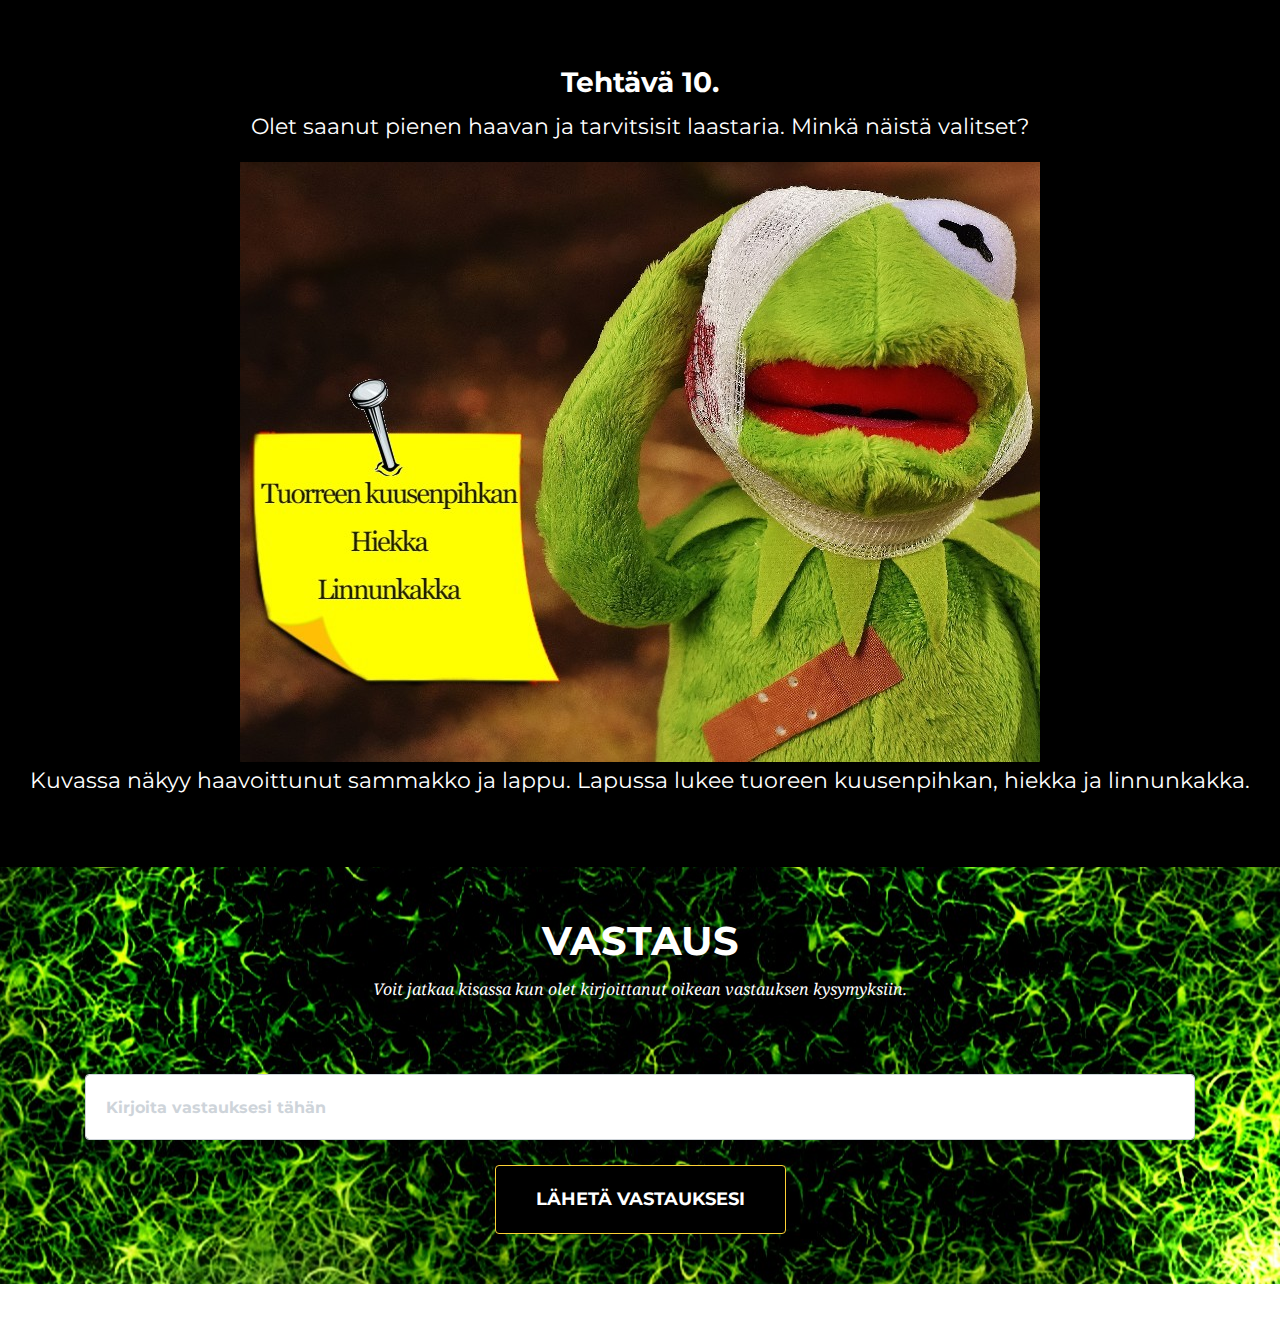
==== 10.html @ 07931cec "tävlingsommar" ====
<!--
SKAPA EN EGEN MALLSIDA FÖR UPPDRAG
==========================================================
Nu blir det lite repetition. Den sida hu hintills arbetet med 
introducerade jakten och hade därför lite speciellt innehåll.

Målet med den sida du arbetar med just nu är att skapa en
mall som du sedan kan kopiera till så många uppdrag du behöver.
Du behöver sedan ändra ett saker på varje sida.

1. Beskrivningen av uppdraget.
2. Uppgiftens nummer
3. Vad det rätta svaret är
4. Vilken sida som skall laddas om man svarar rätt.
-->

<!DOCTYPE html>
<html lang="sv">
  <head>
    <meta http-equiv="Content-Type" content="text/html; charset=UTF-8">
    <meta name="viewport" content="width=device-width, initial-scale=1, shrink-to-fit=no">
    <meta name="description" content="">
    <meta name="author" content="">

  <!--
  # Genom att ändra denna informationen nedan kan du ge jakten ett eget namn
  # EX: <title>Ett helt eget namn</title>
  # Informationen visas inte någonstans på webbsidan utan ändrar det namn som 
  # webbsidans flik/tabb har då du du surfar till sidan.
  # 
  -->
    <title></title>

  <!--Filer som berättar hur sidan skall se ut laddas in. Här behöver vi inte ändra något-->
  
    <link href="vendor/bootstrap/css/bootstrap.min.css" rel="stylesheet">
    <link href="vendor/fontawesome-free/css/all.min.css" rel="stylesheet" type="text/css">
    <link href="https://fonts.googleapis.com/css?family=Montserrat:400,700" rel="stylesheet" type="text/css">
    <link href='https://fonts.googleapis.com/css?family=Kaushan+Script' rel='stylesheet' type='text/css'>
    <link href='https://fonts.googleapis.com/css?family=Droid+Serif:400,700,400italic,700italic' rel='stylesheet' type='text/css'>
    <link href='https://fonts.googleapis.com/css?family=Roboto+Slab:400,100,300,700' rel='stylesheet' type='text/css'>
    <link href="css/agency.min.css" rel="stylesheet">
    <link href="css/style.css" rel="stylesheet">
  </head>


  <body id="page-top">
  <!-- Denna del av koden berättar vad menyn skall innehålla -->
    <nav class="navbar navbar-expand-lg navbar-dark fixed-top" id="mainNav">
      <div class="container"><!--
        <a class="navbar-brand js-scroll-trigger" href="#page-top"></a>

        <button class="navbar-toggler navbar-toggler-right" type="button" data-toggle="collapse" data-target="#navbarResponsive" aria-controls="navbarResponsive" aria-expanded="false" aria-label="Toggle navigation">
          Menu
          <i class="fas fa-bars"></i>
        </button>
        <div class="collapse navbar-collapse" id="navbarResponsive">
          <ul class="navbar-nav text-uppercase ml-auto">
            <li class="nav-item">
              <a class="nav-link js-scroll-trigger" href="http://www.itbib.se/teknikjakten/om.html">
      </a>
            </li> 
            <li class="nav-item">
              <a class="nav-link js-scroll-trigger" href="http://www.itbib.se/teknikjakten/om.html"></a>
            </li> 

          </ul>-->
        </div>
      </div>
    </nav>

    <!--SLUT PÅ DELEN SOM BESKRIVER MENYN LÄNGST UPP-->

    <!-- DELEN SOM BESKRIVER FÖRSTA UPPDRAGET STARTAR -->
    <section id="services">
      <div class="container">
        <div class="row">
          <div class="col-lg-12 text-center">
            <!--Sidans största rubrik-->
            <h2 class="section-heading text-uppercase"></h2>

            <!--Bakgrunds information-->
            <h3></h3>

            <!--Eventuellt återkoppling gällande det tidigare uppdraget-->
            <p> 
            
            </p>

            <!--Uppgiftens nummer-->
            <h3>Tehtävä 10.</h3>
            <!--Vilket är uppdraget?-->
            <p>Olet saanut pienen haavan ja tarvitsisit laastaria. Minkä näistä valitset?
          
            

            <!--Ibland kanske du vill lägga till en bild i beskrivningen.
            I så fall läger du in bilden i katalogen img.
            Du lägger sedan in följande kod för att berätta att en bild skall visas.
            Men ersätter bildensnamn med det namn din bild och det filformat din bild har.

            EX:
            <img src="./img/bildensnamn.filformat">
            T.ex: <img src="./img/coolbild.jpeg">
            -->
            </p>
            <img src="./img/såretfin (1).jpg" alt="en groda som skadat sig och en lapp med orden färsk grankåda, sand och fågelbajs.">
          </div>
        </div>
      </div><p>Kuvassa näkyy haavoittunut sammakko ja lappu. Lapussa lukee tuoreen kuusenpihkan, hiekka ja linnunkakka.</p>
    </section>

 
<!-- DELEN DÄR MAN MATAR IN SITT SVAR STARTAR -->
    <section id="contact">
      <div class="container">
        <div class="row">
          <div class="col-lg-12 text-center">
            <h2 class="section-heading text-uppercase">vastaus</h2>
            <h3 class="section-subheading question-text">Voit jatkaa kisassa kun olet kirjoittanut oikean vastauksen kysymyksiin.</h3>
          </div>
        </div>
        <div class="row">
          <div class="col-lg-12">

      <!--VILKEN SIDA SKALL LADDAS OM MAN SKRIVIT IN RÄTT SVAR
      Du behöver här berätta vilken sida som skall laddas om man löser uppdraget.
      Just nu är det sidan som heter 2.html som skall laddas.
      Om vi istället skulle arbeta med uppdrag 2 just så och ändra i filen 2.html skulle vi då alltså
      istället låta det stå 3.html eftersom det då är den sidan som borde laddas.
      Om detta är sista uppdraget i din jakt skriver du in klar.html

      Vi kan fortsätta på detta viset och lägga till nya sidor tills dess att vi skapat
      så många uppdrag vi vill.
      -->
            <form id="contactForm" name="sentMessage" novalidate="novalidate" 
            action="./11.html" 
            onsubmit="return validateForm()" autocomplete="off">
              <div class="row">
                <div class="col-md-12">
                  <div class="form-group">
                    <input class="form-control" id="answer" type="text" placeholder="Kirjoita vastauksesi tähän" required="required" data-validation-required-message="Rutan får inte vara tom">
                    <p class="help-block text-danger"></p>
                  </div>
                  
                <div class="col-lg-12 text-center">
                  <div id="success"></div>
                  <button id="sendMessageButton" class="btn btn-primary btn-xl text-uppercase" type="submit">Lähetä vastauksesi</button>
                </div>
              </div>
            
          </div></form>
        </div>
      </div>
    </div></section>

    <!-- DENNA DEL BESKRIVER INFORMATIONEN SOM VISAS LÄNGST NER PÅ SIDAN -->
    <footer>
      <div class="container">
        <div class="row">
          <div class="col-md-12">
            <span class="copyright">
              <a href="http://www.umea.se/umeakommun/kulturochfritid/bibliotek.4.4ad27aa912e4d856fb180001056.html" style="font-weight: bold">
                  
              </a>
            </span>
          </div>
          
        </div>
      </div>
    </footer>

    <!-- Filer som denna mall använder läses in -->
    <script src="vendor/jquery/jquery.min.js"></script>
    <script src="vendor/bootstrap/js/bootstrap.bundle.min.js"></script>
    <script src="vendor/jquery-easing/jquery.easing.min.js"></script>
    <script src="js/agency.min.js"></script>
    <script src="js/agency.min.js"></script>

    <!--I DENNA DEL BERÄTTAR DU VAD SOM ÄR RÄTT SVAR-->
    <script>
    function validateForm() {

      //Det använder skriver i rutan hämtas in och sparas i en variabel som heter answer.
      var answer = document.forms["contactForm"]["answer"].value.toLowerCase();
      
      /*Genom att ändra det som står mellan dessa tecken "" kan du välja vad som är rätt svar 
      Viktigt! Skriv svaret med små bokstäver.

      EX: if (answer == "mittsvar")

      Om man nu skriver in mittsvar i rutan kommer man vidare.
      
      Finns det fler än ett rätt svar? 

      Genom att lägga till följande tecken || (markera texten och kopiera 
      eller tryck alt-gr samtidigt som du trycker på tangenten till höger om shift)
      så kan du lägga till fler alternativ som är rätt.

      EX: Med två räta svar

       if (answer == "svar1" || answer == "svar2" )
      
      EX: Med tre rätta svar

      if (answer == "svar1" || answer == "svar2" answer == "svar3" )

      */

      if (answer == "tuoreen kuusenpihkan") {
          return true;
      }else{
        document.getElementById("answer").value ="";
        document.getElementById("answer").setAttribute("placeholder","Det var tyvärr fel svar, försök igen!");
        return false;
      }
    }
  </script>

  <!--GRATTIS Du har nu gjort uppdrag nummer två!
  Du har nu skapat en mall för en uppdragssida att utgå från.
  Vill du t.ex. skapa en teknikjakt med kan du kopiera 
  dokument och döpa kopian till 3.html. Du kan sedan upprepa samma tillvägagångssätt
  fler gånger och du vill skapa en jakt med fler uppdrag.

  3.html

  Du går sedan igenom dessa kopior på samma vis som detta dokument.


  Så avslutar du jakten.

  Du avslutar jakten genom att säga att man skall hamna på sidan
  klar.html om man skriver in rätt svar.

  EX: 
            action="./klar.html" 

  Du hittar fler instruktioner här ovan under delen som heter
  VILKEN SIDA SKALL LADDAS OM SKRIVIT IN RÄTT SVAR
  -->
</body>
</html>
---- vendor/fontawesome-free/css/all.min.css ----
/*!
 * Font Awesome Free 5.3.1 by @fontawesome - https://fontawesome.com
 * License - https://fontawesome.com/license/free (Icons: CC BY 4.0, Fonts: SIL OFL 1.1, Code: MIT License)
 */
.fa,.fab,.fal,.far,.fas{-moz-osx-font-smoothing:grayscale;-webkit-font-smoothing:antialiased;display:inline-block;font-style:normal;font-variant:normal;text-rendering:auto;line-height:1}.fa-lg{font-size:1.33333em;line-height:.75em;vertical-align:-.0667em}.fa-xs{font-size:.75em}.fa-sm{font-size:.875em}.fa-1x{font-size:1em}.fa-2x{font-size:2em}.fa-3x{font-size:3em}.fa-4x{font-size:4em}.fa-5x{font-size:5em}.fa-6x{font-size:6em}.fa-7x{font-size:7em}.fa-8x{font-size:8em}.fa-9x{font-size:9em}.fa-10x{font-size:10em}.fa-fw{text-align:center;width:1.25em}.fa-ul{list-style-type:none;margin-left:2.5em;padding-left:0}.fa-ul>li{position:relative}.fa-li{left:-2em;position:absolute;text-align:center;width:2em;line-height:inherit}.fa-border{border:.08em solid #eee;border-radius:.1em;padding:.2em .25em .15em}.fa-pull-left{float:left}.fa-pull-right{float:right}.fa.fa-pull-left,.fab.fa-pull-left,.fal.fa-pull-left,.far.fa-pull-left,.fas.fa-pull-left{margin-right:.3em}.fa.fa-pull-right,.fab.fa-pull-right,.fal.fa-pull-right,.far.fa-pull-right,.fas.fa-pull-right{margin-left:.3em}.fa-spin{animation:fa-spin 2s infinite linear}.fa-pulse{animation:fa-spin 1s infinite steps(8)}@keyframes fa-spin{0%{transform:rotate(0deg)}to{transform:rotate(1turn)}}.fa-rotate-90{-ms-filter:"progid:DXImageTransform.Microsoft.BasicImage(rotation=1)";transform:rotate(90deg)}.fa-rotate-180{-ms-filter:"progid:DXImageTransform.Microsoft.BasicImage(rotation=2)";transform:rotate(180deg)}.fa-rotate-270{-ms-filter:"progid:DXImageTransform.Microsoft.BasicImage(rotation=3)";transform:rotate(270deg)}.fa-flip-horizontal{-ms-filter:"progid:DXImageTransform.Microsoft.BasicImage(rotation=0, mirror=1)";transform:scaleX(-1)}.fa-flip-vertical{transform:scaleY(-1)}.fa-flip-horizontal.fa-flip-vertical,.fa-flip-vertical{-ms-filter:"progid:DXImageTransform.Microsoft.BasicImage(rotation=2, mirror=1)"}.fa-flip-horizontal.fa-flip-vertical{transform:scale(-1)}:root .fa-flip-horizontal,:root .fa-flip-vertical,:root .fa-rotate-90,:root .fa-rotate-180,:root .fa-rotate-270{-webkit-filter:none;filter:none}.fa-stack{display:inline-block;height:2em;line-height:2em;position:relative;vertical-align:middle;width:2em}.fa-stack-1x,.fa-stack-2x{left:0;position:absolute;text-align:center;width:100%}.fa-stack-1x{line-height:inherit}.fa-stack-2x{font-size:2em}.fa-inverse{color:#fff}.fa-500px:before{content:"\f26e"}.fa-accessible-icon:before{content:"\f368"}.fa-accusoft:before{content:"\f369"}.fa-ad:before{content:"\f641"}.fa-address-book:before{content:"\f2b9"}.fa-address-card:before{content:"\f2bb"}.fa-adjust:before{content:"\f042"}.fa-adn:before{content:"\f170"}.fa-adversal:before{content:"\f36a"}.fa-affiliatetheme:before{content:"\f36b"}.fa-air-freshener:before{content:"\f5d0"}.fa-algolia:before{content:"\f36c"}.fa-align-center:before{content:"\f037"}.fa-align-justify:before{content:"\f039"}.fa-align-left:before{content:"\f036"}.fa-align-right:before{content:"\f038"}.fa-alipay:before{content:"\f642"}.fa-allergies:before{content:"\f461"}.fa-amazon:before{content:"\f270"}.fa-amazon-pay:before{content:"\f42c"}.fa-ambulance:before{content:"\f0f9"}.fa-american-sign-language-interpreting:before{content:"\f2a3"}.fa-amilia:before{content:"\f36d"}.fa-anchor:before{content:"\f13d"}.fa-android:before{content:"\f17b"}.fa-angellist:before{content:"\f209"}.fa-angle-double-down:before{content:"\f103"}.fa-angle-double-left:before{content:"\f100"}.fa-angle-double-right:before{content:"\f101"}.fa-angle-double-up:before{content:"\f102"}.fa-angle-down:before{content:"\f107"}.fa-angle-left:before{content:"\f104"}.fa-angle-right:before{content:"\f105"}.fa-angle-up:before{content:"\f106"}.fa-angry:before{content:"\f556"}.fa-angrycreative:before{content:"\f36e"}.fa-angular:before{content:"\f420"}.fa-ankh:before{content:"\f644"}.fa-app-store:before{content:"\f36f"}.fa-app-store-ios:before{content:"\f370"}.fa-apper:before{content:"\f371"}.fa-apple:before{content:"\f179"}.fa-apple-alt:before{content:"\f5d1"}.fa-apple-pay:before{content:"\f415"}.fa-archive:before{content:"\f187"}.fa-archway:before{content:"\f557"}.fa-arrow-alt-circle-down:before{content:"\f358"}.fa-arrow-alt-circle-left:before{content:"\f359"}.fa-arrow-alt-circle-right:before{content:"\f35a"}.fa-arrow-alt-circle-up:before{content:"\f35b"}.fa-arrow-circle-down:before{content:"\f0ab"}.fa-arrow-circle-left:before{content:"\f0a8"}.fa-arrow-circle-right:before{content:"\f0a9"}.fa-arrow-circle-up:before{content:"\f0aa"}.fa-arrow-down:before{content:"\f063"}.fa-arrow-left:before{content:"\f060"}.fa-arrow-right:before{content:"\f061"}.fa-arrow-up:before{content:"\f062"}.fa-arrows-alt:before{content:"\f0b2"}.fa-arrows-alt-h:before{content:"\f337"}.fa-arrows-alt-v:before{content:"\f338"}.fa-assistive-listening-systems:before{content:"\f2a2"}.fa-asterisk:before{content:"\f069"}.fa-asymmetrik:before{content:"\f372"}.fa-at:before{content:"\f1fa"}.fa-atlas:before{content:"\f558"}.fa-atom:before{content:"\f5d2"}.fa-audible:before{content:"\f373"}.fa-audio-description:before{content:"\f29e"}.fa-autoprefixer:before{content:"\f41c"}.fa-avianex:before{content:"\f374"}.fa-aviato:before{content:"\f421"}.fa-award:before{content:"\f559"}.fa-aws:before{content:"\f375"}.fa-backspace:before{content:"\f55a"}.fa-backward:before{content:"\f04a"}.fa-balance-scale:before{content:"\f24e"}.fa-ban:before{content:"\f05e"}.fa-band-aid:before{content:"\f462"}.fa-bandcamp:before{content:"\f2d5"}.fa-barcode:before{content:"\f02a"}.fa-bars:before{content:"\f0c9"}.fa-baseball-ball:before{content:"\f433"}.fa-basketball-ball:before{content:"\f434"}.fa-bath:before{content:"\f2cd"}.fa-battery-empty:before{content:"\f244"}.fa-battery-full:before{content:"\f240"}.fa-battery-half:before{content:"\f242"}.fa-battery-quarter:before{content:"\f243"}.fa-battery-three-quarters:before{content:"\f241"}.fa-bed:before{content:"\f236"}.fa-beer:before{content:"\f0fc"}.fa-behance:before{content:"\f1b4"}.fa-behance-square:before{content:"\f1b5"}.fa-bell:before{content:"\f0f3"}.fa-bell-slash:before{content:"\f1f6"}.fa-bezier-curve:before{content:"\f55b"}.fa-bible:before{content:"\f647"}.fa-bicycle:before{content:"\f206"}.fa-bimobject:before{content:"\f378"}.fa-binoculars:before{content:"\f1e5"}.fa-birthday-cake:before{content:"\f1fd"}.fa-bitbucket:before{content:"\f171"}.fa-bitcoin:before{content:"\f379"}.fa-bity:before{content:"\f37a"}.fa-black-tie:before{content:"\f27e"}.fa-blackberry:before{content:"\f37b"}.fa-blender:before{content:"\f517"}.fa-blind:before{content:"\f29d"}.fa-blogger:before{content:"\f37c"}.fa-blogger-b:before{content:"\f37d"}.fa-bluetooth:before{content:"\f293"}.fa-bluetooth-b:before{content:"\f294"}.fa-bold:before{content:"\f032"}.fa-bolt:before{content:"\f0e7"}.fa-bomb:before{content:"\f1e2"}.fa-bone:before{content:"\f5d7"}.fa-bong:before{content:"\f55c"}.fa-book:before{content:"\f02d"}.fa-book-open:before{content:"\f518"}.fa-book-reader:before{content:"\f5da"}.fa-bookmark:before{content:"\f02e"}.fa-bowling-ball:before{content:"\f436"}.fa-box:before{content:"\f466"}.fa-box-open:before{content:"\f49e"}.fa-boxes:before{content:"\f468"}.fa-braille:before{content:"\f2a1"}.fa-brain:before{content:"\f5dc"}.fa-briefcase:before{content:"\f0b1"}.fa-briefcase-medical:before{content:"\f469"}.fa-broadcast-tower:before{content:"\f519"}.fa-broom:before{content:"\f51a"}.fa-brush:before{content:"\f55d"}.fa-btc:before{content:"\f15a"}.fa-bug:before{content:"\f188"}.fa-building:before{content:"\f1ad"}.fa-bullhorn:before{content:"\f0a1"}.fa-bullseye:before{content:"\f140"}.fa-burn:before{content:"\f46a"}.fa-buromobelexperte:before{content:"\f37f"}.fa-bus:before{content:"\f207"}.fa-bus-alt:before{content:"\f55e"}.fa-business-time:before{content:"\f64a"}.fa-buysellads:before{content:"\f20d"}.fa-calculator:before{content:"\f1ec"}.fa-calendar:before{content:"\f133"}.fa-calendar-alt:before{content:"\f073"}.fa-calendar-check:before{content:"\f274"}.fa-calendar-minus:before{content:"\f272"}.fa-calendar-plus:before{content:"\f271"}.fa-calendar-times:before{content:"\f273"}.fa-camera:before{content:"\f030"}.fa-camera-retro:before{content:"\f083"}.fa-cannabis:before{content:"\f55f"}.fa-capsules:before{content:"\f46b"}.fa-car:before{content:"\f1b9"}.fa-car-alt:before{content:"\f5de"}.fa-car-battery:before{content:"\f5df"}.fa-car-crash:before{content:"\f5e1"}.fa-car-side:before{content:"\f5e4"}.fa-caret-down:before{content:"\f0d7"}.fa-caret-left:before{content:"\f0d9"}.fa-caret-right:before{content:"\f0da"}.fa-caret-square-down:before{content:"\f150"}.fa-caret-square-left:before{content:"\f191"}.fa-caret-square-right:before{content:"\f152"}.fa-caret-square-up:before{content:"\f151"}.fa-caret-up:before{content:"\f0d8"}.fa-cart-arrow-down:before{content:"\f218"}.fa-cart-plus:before{content:"\f217"}.fa-cc-amazon-pay:before{content:"\f42d"}.fa-cc-amex:before{content:"\f1f3"}.fa-cc-apple-pay:before{content:"\f416"}.fa-cc-diners-club:before{content:"\f24c"}.fa-cc-discover:before{content:"\f1f2"}.fa-cc-jcb:before{content:"\f24b"}.fa-cc-mastercard:before{content:"\f1f1"}.fa-cc-paypal:before{content:"\f1f4"}.fa-cc-stripe:before{content:"\f1f5"}.fa-cc-visa:before{content:"\f1f0"}.fa-centercode:before{content:"\f380"}.fa-certificate:before{content:"\f0a3"}.fa-chalkboard:before{content:"\f51b"}.fa-chalkboard-teacher:before{content:"\f51c"}.fa-charging-station:before{content:"\f5e7"}.fa-chart-area:before{content:"\f1fe"}.fa-chart-bar:before{content:"\f080"}.fa-chart-line:before{content:"\f201"}.fa-chart-pie:before{content:"\f200"}.fa-check:before{content:"\f00c"}.fa-check-circle:before{content:"\f058"}.fa-check-double:before{content:"\f560"}.fa-check-square:before{content:"\f14a"}.fa-chess:before{content:"\f439"}.fa-chess-bishop:before{content:"\f43a"}.fa-chess-board:before{content:"\f43c"}.fa-chess-king:before{content:"\f43f"}.fa-chess-knight:before{content:"\f441"}.fa-chess-pawn:before{content:"\f443"}.fa-chess-queen:before{content:"\f445"}.fa-chess-rook:before{content:"\f447"}.fa-chevron-circle-down:before{content:"\f13a"}.fa-chevron-circle-left:before{content:"\f137"}.fa-chevron-circle-right:before{content:"\f138"}.fa-chevron-circle-up:before{content:"\f139"}.fa-chevron-down:before{content:"\f078"}.fa-chevron-left:before{content:"\f053"}.fa-chevron-right:before{content:"\f054"}.fa-chevron-up:before{content:"\f077"}.fa-child:before{content:"\f1ae"}.fa-chrome:before{content:"\f268"}.fa-church:before{content:"\f51d"}.fa-circle:before{content:"\f111"}.fa-circle-notch:before{content:"\f1ce"}.fa-city:before{content:"\f64f"}.fa-clipboard:before{content:"\f328"}.fa-clipboard-check:before{content:"\f46c"}.fa-clipboard-list:before{content:"\f46d"}.fa-clock:before{content:"\f017"}.fa-clone:before{content:"\f24d"}.fa-closed-captioning:before{content:"\f20a"}.fa-cloud:before{content:"\f0c2"}.fa-cloud-download-alt:before{content:"\f381"}.fa-cloud-upload-alt:before{content:"\f382"}.fa-cloudscale:before{content:"\f383"}.fa-cloudsmith:before{content:"\f384"}.fa-cloudversify:before{content:"\f385"}.fa-cocktail:before{content:"\f561"}.fa-code:before{content:"\f121"}.fa-code-branch:before{content:"\f126"}.fa-codepen:before{content:"\f1cb"}.fa-codiepie:before{content:"\f284"}.fa-coffee:before{content:"\f0f4"}.fa-cog:before{content:"\f013"}.fa-cogs:before{content:"\f085"}.fa-coins:before{content:"\f51e"}.fa-columns:before{content:"\f0db"}.fa-comment:before{content:"\f075"}.fa-comment-alt:before{content:"\f27a"}.fa-comment-dollar:before{content:"\f651"}.fa-comment-dots:before{content:"\f4ad"}.fa-comment-slash:before{content:"\f4b3"}.fa-comments:before{content:"\f086"}.fa-comments-dollar:before{content:"\f653"}.fa-compact-disc:before{content:"\f51f"}.fa-compass:before{content:"\f14e"}.fa-compress:before{content:"\f066"}.fa-concierge-bell:before{content:"\f562"}.fa-connectdevelop:before{content:"\f20e"}.fa-contao:before{content:"\f26d"}.fa-cookie:before{content:"\f563"}.fa-cookie-bite:before{content:"\f564"}.fa-copy:before{content:"\f0c5"}.fa-copyright:before{content:"\f1f9"}.fa-couch:before{content:"\f4b8"}.fa-cpanel:before{content:"\f388"}.fa-creative-commons:before{content:"\f25e"}.fa-creative-commons-by:before{content:"\f4e7"}.fa-creative-commons-nc:before{content:"\f4e8"}.fa-creative-commons-nc-eu:before{content:"\f4e9"}.fa-creative-commons-nc-jp:before{content:"\f4ea"}.fa-creative-commons-nd:before{content:"\f4eb"}.fa-creative-commons-pd:before{content:"\f4ec"}.fa-creative-commons-pd-alt:before{content:"\f4ed"}.fa-creative-commons-remix:before{content:"\f4ee"}.fa-creative-commons-sa:before{content:"\f4ef"}.fa-creative-commons-sampling:before{content:"\f4f0"}.fa-creative-commons-sampling-plus:before{content:"\f4f1"}.fa-creative-commons-share:before{content:"\f4f2"}.fa-credit-card:before{content:"\f09d"}.fa-crop:before{content:"\f125"}.fa-crop-alt:before{content:"\f565"}.fa-cross:before{content:"\f654"}.fa-crosshairs:before{content:"\f05b"}.fa-crow:before{content:"\f520"}.fa-crown:before{content:"\f521"}.fa-css3:before{content:"\f13c"}.fa-css3-alt:before{content:"\f38b"}.fa-cube:before{content:"\f1b2"}.fa-cubes:before{content:"\f1b3"}.fa-cut:before{content:"\f0c4"}.fa-cuttlefish:before{content:"\f38c"}.fa-d-and-d:before{content:"\f38d"}.fa-dashcube:before{content:"\f210"}.fa-database:before{content:"\f1c0"}.fa-deaf:before{content:"\f2a4"}.fa-delicious:before{content:"\f1a5"}.fa-deploydog:before{content:"\f38e"}.fa-deskpro:before{content:"\f38f"}.fa-desktop:before{content:"\f108"}.fa-deviantart:before{content:"\f1bd"}.fa-dharmachakra:before{content:"\f655"}.fa-diagnoses:before{content:"\f470"}.fa-dice:before{content:"\f522"}.fa-dice-five:before{content:"\f523"}.fa-dice-four:before{content:"\f524"}.fa-dice-one:before{content:"\f525"}.fa-dice-six:before{content:"\f526"}.fa-dice-three:before{content:"\f527"}.fa-dice-two:before{content:"\f528"}.fa-digg:before{content:"\f1a6"}.fa-digital-ocean:before{content:"\f391"}.fa-digital-tachograph:before{content:"\f566"}.fa-directions:before{content:"\f5eb"}.fa-discord:before{content:"\f392"}.fa-discourse:before{content:"\f393"}.fa-divide:before{content:"\f529"}.fa-dizzy:before{content:"\f567"}.fa-dna:before{content:"\f471"}.fa-dochub:before{content:"\f394"}.fa-docker:before{content:"\f395"}.fa-dollar-sign:before{content:"\f155"}.fa-dolly:before{content:"\f472"}.fa-dolly-flatbed:before{content:"\f474"}.fa-donate:before{content:"\f4b9"}.fa-door-closed:before{content:"\f52a"}.fa-door-open:before{content:"\f52b"}.fa-dot-circle:before{content:"\f192"}.fa-dove:before{content:"\f4ba"}.fa-download:before{content:"\f019"}.fa-draft2digital:before{content:"\f396"}.fa-drafting-compass:before{content:"\f568"}.fa-draw-polygon:before{content:"\f5ee"}.fa-dribbble:before{content:"\f17d"}.fa-dribbble-square:before{content:"\f397"}.fa-dropbox:before{content:"\f16b"}.fa-drum:before{content:"\f569"}.fa-drum-steelpan:before{content:"\f56a"}.fa-drupal:before{content:"\f1a9"}.fa-dumbbell:before{content:"\f44b"}.fa-dyalog:before{content:"\f399"}.fa-earlybirds:before{content:"\f39a"}.fa-ebay:before{content:"\f4f4"}.fa-edge:before{content:"\f282"}.fa-edit:before{content:"\f044"}.fa-eject:before{content:"\f052"}.fa-elementor:before{content:"\f430"}.fa-ellipsis-h:before{content:"\f141"}.fa-ellipsis-v:before{content:"\f142"}.fa-ello:before{content:"\f5f1"}.fa-ember:before{content:"\f423"}.fa-empire:before{content:"\f1d1"}.fa-envelope:before{content:"\f0e0"}.fa-envelope-open:before{content:"\f2b6"}.fa-envelope-open-text:before{content:"\f658"}.fa-envelope-square:before{content:"\f199"}.fa-envira:before{content:"\f299"}.fa-equals:before{content:"\f52c"}.fa-eraser:before{content:"\f12d"}.fa-erlang:before{content:"\f39d"}.fa-ethereum:before{content:"\f42e"}.fa-etsy:before{content:"\f2d7"}.fa-euro-sign:before{content:"\f153"}.fa-exchange-alt:before{content:"\f362"}.fa-exclamation:before{content:"\f12a"}.fa-exclamation-circle:before{content:"\f06a"}.fa-exclamation-triangle:before{content:"\f071"}.fa-expand:before{content:"\f065"}.fa-expand-arrows-alt:before{content:"\f31e"}.fa-expeditedssl:before{content:"\f23e"}.fa-external-link-alt:before{content:"\f35d"}.fa-external-link-square-alt:before{content:"\f360"}.fa-eye:before{content:"\f06e"}.fa-eye-dropper:before{content:"\f1fb"}.fa-eye-slash:before{content:"\f070"}.fa-facebook:before{content:"\f09a"}.fa-facebook-f:before{content:"\f39e"}.fa-facebook-messenger:before{content:"\f39f"}.fa-facebook-square:before{content:"\f082"}.fa-fast-backward:before{content:"\f049"}.fa-fast-forward:before{content:"\f050"}.fa-fax:before{content:"\f1ac"}.fa-feather:before{content:"\f52d"}.fa-feather-alt:before{content:"\f56b"}.fa-female:before{content:"\f182"}.fa-fighter-jet:before{content:"\f0fb"}.fa-file:before{content:"\f15b"}.fa-file-alt:before{content:"\f15c"}.fa-file-archive:before{content:"\f1c6"}.fa-file-audio:before{content:"\f1c7"}.fa-file-code:before{content:"\f1c9"}.fa-file-contract:before{content:"\f56c"}.fa-file-download:before{content:"\f56d"}.fa-file-excel:before{content:"\f1c3"}.fa-file-export:before{content:"\f56e"}.fa-file-image:before{content:"\f1c5"}.fa-file-import:before{content:"\f56f"}.fa-file-invoice:before{content:"\f570"}.fa-file-invoice-dollar:before{content:"\f571"}.fa-file-medical:before{content:"\f477"}.fa-file-medical-alt:before{content:"\f478"}.fa-file-pdf:before{content:"\f1c1"}.fa-file-powerpoint:before{content:"\f1c4"}.fa-file-prescription:before{content:"\f572"}.fa-file-signature:before{content:"\f573"}.fa-file-upload:before{content:"\f574"}.fa-file-video:before{content:"\f1c8"}.fa-file-word:before{content:"\f1c2"}.fa-fill:before{content:"\f575"}.fa-fill-drip:before{content:"\f576"}.fa-film:before{content:"\f008"}.fa-filter:before{content:"\f0b0"}.fa-fingerprint:before{content:"\f577"}.fa-fire:before{content:"\f06d"}.fa-fire-extinguisher:before{content:"\f134"}.fa-firefox:before{content:"\f269"}.fa-first-aid:before{content:"\f479"}.fa-first-order:before{content:"\f2b0"}.fa-first-order-alt:before{content:"\f50a"}.fa-firstdraft:before{content:"\f3a1"}.fa-fish:before{content:"\f578"}.fa-flag:before{content:"\f024"}.fa-flag-checkered:before{content:"\f11e"}.fa-flask:before{content:"\f0c3"}.fa-flickr:before{content:"\f16e"}.fa-flipboard:before{content:"\f44d"}.fa-flushed:before{content:"\f579"}.fa-fly:before{content:"\f417"}.fa-folder:before{content:"\f07b"}.fa-folder-minus:before{content:"\f65d"}.fa-folder-open:before{content:"\f07c"}.fa-folder-plus:before{content:"\f65e"}.fa-font:before{content:"\f031"}.fa-font-awesome:before{content:"\f2b4"}.fa-font-awesome-alt:before{content:"\f35c"}.fa-font-awesome-flag:before{content:"\f425"}.fa-font-awesome-logo-full:before{content:"\f4e6"}.fa-fonticons:before{content:"\f280"}.fa-fonticons-fi:before{content:"\f3a2"}.fa-football-ball:before{content:"\f44e"}.fa-fort-awesome:before{content:"\f286"}.fa-fort-awesome-alt:before{content:"\f3a3"}.fa-forumbee:before{content:"\f211"}.fa-forward:before{content:"\f04e"}.fa-foursquare:before{content:"\f180"}.fa-free-code-camp:before{content:"\f2c5"}.fa-freebsd:before{content:"\f3a4"}.fa-frog:before{content:"\f52e"}.fa-frown:before{content:"\f119"}.fa-frown-open:before{content:"\f57a"}.fa-fulcrum:before{content:"\f50b"}.fa-funnel-dollar:before{content:"\f662"}.fa-futbol:before{content:"\f1e3"}.fa-galactic-republic:before{content:"\f50c"}.fa-galactic-senate:before{content:"\f50d"}.fa-gamepad:before{content:"\f11b"}.fa-gas-pump:before{content:"\f52f"}.fa-gavel:before{content:"\f0e3"}.fa-gem:before{content:"\f3a5"}.fa-genderless:before{content:"\f22d"}.fa-get-pocket:before{content:"\f265"}.fa-gg:before{content:"\f260"}.fa-gg-circle:before{content:"\f261"}.fa-gift:before{content:"\f06b"}.fa-git:before{content:"\f1d3"}.fa-git-square:before{content:"\f1d2"}.fa-github:before{content:"\f09b"}.fa-github-alt:before{content:"\f113"}.fa-github-square:before{content:"\f092"}.fa-gitkraken:before{content:"\f3a6"}.fa-gitlab:before{content:"\f296"}.fa-gitter:before{content:"\f426"}.fa-glass-martini:before{content:"\f000"}.fa-glass-martini-alt:before{content:"\f57b"}.fa-glasses:before{content:"\f530"}.fa-glide:before{content:"\f2a5"}.fa-glide-g:before{content:"\f2a6"}.fa-globe:before{content:"\f0ac"}.fa-globe-africa:before{content:"\f57c"}.fa-globe-americas:before{content:"\f57d"}.fa-globe-asia:before{content:"\f57e"}.fa-gofore:before{content:"\f3a7"}.fa-golf-ball:before{content:"\f450"}.fa-goodreads:before{content:"\f3a8"}.fa-goodreads-g:before{content:"\f3a9"}.fa-google:before{content:"\f1a0"}.fa-google-drive:before{content:"\f3aa"}.fa-google-play:before{content:"\f3ab"}.fa-google-plus:before{content:"\f2b3"}.fa-google-plus-g:before{content:"\f0d5"}.fa-google-plus-square:before{content:"\f0d4"}.fa-google-wallet:before{content:"\f1ee"}.fa-gopuram:before{content:"\f664"}.fa-graduation-cap:before{content:"\f19d"}.fa-gratipay:before{content:"\f184"}.fa-grav:before{content:"\f2d6"}.fa-greater-than:before{content:"\f531"}.fa-greater-than-equal:before{content:"\f532"}.fa-grimace:before{content:"\f57f"}.fa-grin:before{content:"\f580"}.fa-grin-alt:before{content:"\f581"}.fa-grin-beam:before{content:"\f582"}.fa-grin-beam-sweat:before{content:"\f583"}.fa-grin-hearts:before{content:"\f584"}.fa-grin-squint:before{content:"\f585"}.fa-grin-squint-tears:before{content:"\f586"}.fa-grin-stars:before{content:"\f587"}.fa-grin-tears:before{content:"\f588"}.fa-grin-tongue:before{content:"\f589"}.fa-grin-tongue-squint:before{content:"\f58a"}.fa-grin-tongue-wink:before{content:"\f58b"}.fa-grin-wink:before{content:"\f58c"}.fa-grip-horizontal:before{content:"\f58d"}.fa-grip-vertical:before{content:"\f58e"}.fa-gripfire:before{content:"\f3ac"}.fa-grunt:before{content:"\f3ad"}.fa-gulp:before{content:"\f3ae"}.fa-h-square:before{content:"\f0fd"}.fa-hacker-news:before{content:"\f1d4"}.fa-hacker-news-square:before{content:"\f3af"}.fa-hackerrank:before{content:"\f5f7"}.fa-hamsa:before{content:"\f665"}.fa-hand-holding:before{content:"\f4bd"}.fa-hand-holding-heart:before{content:"\f4be"}.fa-hand-holding-usd:before{content:"\f4c0"}.fa-hand-lizard:before{content:"\f258"}.fa-hand-paper:before{content:"\f256"}.fa-hand-peace:before{content:"\f25b"}.fa-hand-point-down:before{content:"\f0a7"}.fa-hand-point-left:before{content:"\f0a5"}.fa-hand-point-right:before{content:"\f0a4"}.fa-hand-point-up:before{content:"\f0a6"}.fa-hand-pointer:before{content:"\f25a"}.fa-hand-rock:before{content:"\f255"}.fa-hand-scissors:before{content:"\f257"}.fa-hand-spock:before{content:"\f259"}.fa-hands:before{content:"\f4c2"}.fa-hands-helping:before{content:"\f4c4"}.fa-handshake:before{content:"\f2b5"}.fa-hashtag:before{content:"\f292"}.fa-haykal:before{content:"\f666"}.fa-hdd:before{content:"\f0a0"}.fa-heading:before{content:"\f1dc"}.fa-headphones:before{content:"\f025"}.fa-headphones-alt:before{content:"\f58f"}.fa-headset:before{content:"\f590"}.fa-heart:before{content:"\f004"}.fa-heartbeat:before{content:"\f21e"}.fa-helicopter:before{content:"\f533"}.fa-highlighter:before{content:"\f591"}.fa-hips:before{content:"\f452"}.fa-hire-a-helper:before{content:"\f3b0"}.fa-history:before{content:"\f1da"}.fa-hockey-puck:before{content:"\f453"}.fa-home:before{content:"\f015"}.fa-hooli:before{content:"\f427"}.fa-hornbill:before{content:"\f592"}.fa-hospital:before{content:"\f0f8"}.fa-hospital-alt:before{content:"\f47d"}.fa-hospital-symbol:before{content:"\f47e"}.fa-hot-tub:before{content:"\f593"}.fa-hotel:before{content:"\f594"}.fa-hotjar:before{content:"\f3b1"}.fa-hourglass:before{content:"\f254"}.fa-hourglass-end:before{content:"\f253"}.fa-hourglass-half:before{content:"\f252"}.fa-hourglass-start:before{content:"\f251"}.fa-houzz:before{content:"\f27c"}.fa-html5:before{content:"\f13b"}.fa-hubspot:before{content:"\f3b2"}.fa-i-cursor:before{content:"\f246"}.fa-id-badge:before{content:"\f2c1"}.fa-id-card:before{content:"\f2c2"}.fa-id-card-alt:before{content:"\f47f"}.fa-image:before{content:"\f03e"}.fa-images:before{content:"\f302"}.fa-imdb:before{content:"\f2d8"}.fa-inbox:before{content:"\f01c"}.fa-indent:before{content:"\f03c"}.fa-industry:before{content:"\f275"}.fa-infinity:before{content:"\f534"}.fa-info:before{content:"\f129"}.fa-info-circle:before{content:"\f05a"}.fa-instagram:before{content:"\f16d"}.fa-internet-explorer:before{content:"\f26b"}.fa-ioxhost:before{content:"\f208"}.fa-italic:before{content:"\f033"}.fa-itunes:before{content:"\f3b4"}.fa-itunes-note:before{content:"\f3b5"}.fa-java:before{content:"\f4e4"}.fa-jedi:before{content:"\f669"}.fa-jedi-order:before{content:"\f50e"}.fa-jenkins:before{content:"\f3b6"}.fa-joget:before{content:"\f3b7"}.fa-joint:before{content:"\f595"}.fa-joomla:before{content:"\f1aa"}.fa-journal-whills:before{content:"\f66a"}.fa-js:before{content:"\f3b8"}.fa-js-square:before{content:"\f3b9"}.fa-jsfiddle:before{content:"\f1cc"}.fa-kaaba:before{content:"\f66b"}.fa-kaggle:before{content:"\f5fa"}.fa-key:before{content:"\f084"}.fa-keybase:before{content:"\f4f5"}.fa-keyboard:before{content:"\f11c"}.fa-keycdn:before{content:"\f3ba"}.fa-khanda:before{content:"\f66d"}.fa-kickstarter:before{content:"\f3bb"}.fa-kickstarter-k:before{content:"\f3bc"}.fa-kiss:before{content:"\f596"}.fa-kiss-beam:before{content:"\f597"}.fa-kiss-wink-heart:before{content:"\f598"}.fa-kiwi-bird:before{content:"\f535"}.fa-korvue:before{content:"\f42f"}.fa-landmark:before{content:"\f66f"}.fa-language:before{content:"\f1ab"}.fa-laptop:before{content:"\f109"}.fa-laptop-code:before{content:"\f5fc"}.fa-laravel:before{content:"\f3bd"}.fa-lastfm:before{content:"\f202"}.fa-lastfm-square:before{content:"\f203"}.fa-laugh:before{content:"\f599"}.fa-laugh-beam:before{content:"\f59a"}.fa-laugh-squint:before{content:"\f59b"}.fa-laugh-wink:before{content:"\f59c"}.fa-layer-group:before{content:"\f5fd"}.fa-leaf:before{content:"\f06c"}.fa-leanpub:before{content:"\f212"}.fa-lemon:before{content:"\f094"}.fa-less:before{content:"\f41d"}.fa-less-than:before{content:"\f536"}.fa-less-than-equal:before{content:"\f537"}.fa-level-down-alt:before{content:"\f3be"}.fa-level-up-alt:before{content:"\f3bf"}.fa-life-ring:before{content:"\f1cd"}.fa-lightbulb:before{content:"\f0eb"}.fa-line:before{content:"\f3c0"}.fa-link:before{content:"\f0c1"}.fa-linkedin:before{content:"\f08c"}.fa-linkedin-in:before{content:"\f0e1"}.fa-linode:before{content:"\f2b8"}.fa-linux:before{content:"\f17c"}.fa-lira-sign:before{content:"\f195"}.fa-list:before{content:"\f03a"}.fa-list-alt:before{content:"\f022"}.fa-list-ol:before{content:"\f0cb"}.fa-list-ul:before{content:"\f0ca"}.fa-location-arrow:before{content:"\f124"}.fa-lock:before{content:"\f023"}.fa-lock-open:before{content:"\f3c1"}.fa-long-arrow-alt-down:before{content:"\f309"}.fa-long-arrow-alt-left:before{content:"\f30a"}.fa-long-arrow-alt-right:before{content:"\f30b"}.fa-long-arrow-alt-up:before{content:"\f30c"}.fa-low-vision:before{content:"\f2a8"}.fa-luggage-cart:before{content:"\f59d"}.fa-lyft:before{content:"\f3c3"}.fa-magento:before{content:"\f3c4"}.fa-magic:before{content:"\f0d0"}.fa-magnet:before{content:"\f076"}.fa-mail-bulk:before{content:"\f674"}.fa-mailchimp:before{content:"\f59e"}.fa-male:before{content:"\f183"}.fa-mandalorian:before{content:"\f50f"}.fa-map:before{content:"\f279"}.fa-map-marked:before{content:"\f59f"}.fa-map-marked-alt:before{content:"\f5a0"}.fa-map-marker:before{content:"\f041"}.fa-map-marker-alt:before{content:"\f3c5"}.fa-map-pin:before{content:"\f276"}.fa-map-signs:before{content:"\f277"}.fa-markdown:before{content:"\f60f"}.fa-marker:before{content:"\f5a1"}.fa-mars:before{content:"\f222"}.fa-mars-double:before{content:"\f227"}.fa-mars-stroke:before{content:"\f229"}.fa-mars-stroke-h:before{content:"\f22b"}.fa-mars-stroke-v:before{content:"\f22a"}.fa-mastodon:before{content:"\f4f6"}.fa-maxcdn:before{content:"\f136"}.fa-medal:before{content:"\f5a2"}.fa-medapps:before{content:"\f3c6"}.fa-medium:before{content:"\f23a"}.fa-medium-m:before{content:"\f3c7"}.fa-medkit:before{content:"\f0fa"}.fa-medrt:before{content:"\f3c8"}.fa-meetup:before{content:"\f2e0"}.fa-megaport:before{content:"\f5a3"}.fa-meh:before{content:"\f11a"}.fa-meh-blank:before{content:"\f5a4"}.fa-meh-rolling-eyes:before{content:"\f5a5"}.fa-memory:before{content:"\f538"}.fa-menorah:before{content:"\f676"}.fa-mercury:before{content:"\f223"}.fa-microchip:before{content:"\f2db"}.fa-microphone:before{content:"\f130"}.fa-microphone-alt:before{content:"\f3c9"}.fa-microphone-alt-slash:before{content:"\f539"}.fa-microphone-slash:before{content:"\f131"}.fa-microscope:before{content:"\f610"}.fa-microsoft:before{content:"\f3ca"}.fa-minus:before{content:"\f068"}.fa-minus-circle:before{content:"\f056"}.fa-minus-square:before{content:"\f146"}.fa-mix:before{content:"\f3cb"}.fa-mixcloud:before{content:"\f289"}.fa-mizuni:before{content:"\f3cc"}.fa-mobile:before{content:"\f10b"}.fa-mobile-alt:before{content:"\f3cd"}.fa-modx:before{content:"\f285"}.fa-monero:before{content:"\f3d0"}.fa-money-bill:before{content:"\f0d6"}.fa-money-bill-alt:before{content:"\f3d1"}.fa-money-bill-wave:before{content:"\f53a"}.fa-money-bill-wave-alt:before{content:"\f53b"}.fa-money-check:before{content:"\f53c"}.fa-money-check-alt:before{content:"\f53d"}.fa-monument:before{content:"\f5a6"}.fa-moon:before{content:"\f186"}.fa-mortar-pestle:before{content:"\f5a7"}.fa-mosque:before{content:"\f678"}.fa-motorcycle:before{content:"\f21c"}.fa-mouse-pointer:before{content:"\f245"}.fa-music:before{content:"\f001"}.fa-napster:before{content:"\f3d2"}.fa-neos:before{content:"\f612"}.fa-neuter:before{content:"\f22c"}.fa-newspaper:before{content:"\f1ea"}.fa-nimblr:before{content:"\f5a8"}.fa-nintendo-switch:before{content:"\f418"}.fa-node:before{content:"\f419"}.fa-node-js:before{content:"\f3d3"}.fa-not-equal:before{content:"\f53e"}.fa-notes-medical:before{content:"\f481"}.fa-npm:before{content:"\f3d4"}.fa-ns8:before{content:"\f3d5"}.fa-nutritionix:before{content:"\f3d6"}.fa-object-group:before{content:"\f247"}.fa-object-ungroup:before{content:"\f248"}.fa-odnoklassniki:before{content:"\f263"}.fa-odnoklassniki-square:before{content:"\f264"}.fa-oil-can:before{content:"\f613"}.fa-old-republic:before{content:"\f510"}.fa-om:before{content:"\f679"}.fa-opencart:before{content:"\f23d"}.fa-openid:before{content:"\f19b"}.fa-opera:before{content:"\f26a"}.fa-optin-monster:before{content:"\f23c"}.fa-osi:before{content:"\f41a"}.fa-outdent:before{content:"\f03b"}.fa-page4:before{content:"\f3d7"}.fa-pagelines:before{content:"\f18c"}.fa-paint-brush:before{content:"\f1fc"}.fa-paint-roller:before{content:"\f5aa"}.fa-palette:before{content:"\f53f"}.fa-palfed:before{content:"\f3d8"}.fa-pallet:before{content:"\f482"}.fa-paper-plane:before{content:"\f1d8"}.fa-paperclip:before{content:"\f0c6"}.fa-parachute-box:before{content:"\f4cd"}.fa-paragraph:before{content:"\f1dd"}.fa-parking:before{content:"\f540"}.fa-passport:before{content:"\f5ab"}.fa-pastafarianism:before{content:"\f67b"}.fa-paste:before{content:"\f0ea"}.fa-patreon:before{content:"\f3d9"}.fa-pause:before{content:"\f04c"}.fa-pause-circle:before{content:"\f28b"}.fa-paw:before{content:"\f1b0"}.fa-paypal:before{content:"\f1ed"}.fa-peace:before{content:"\f67c"}.fa-pen:before{content:"\f304"}.fa-pen-alt:before{content:"\f305"}.fa-pen-fancy:before{content:"\f5ac"}.fa-pen-nib:before{content:"\f5ad"}.fa-pen-square:before{content:"\f14b"}.fa-pencil-alt:before{content:"\f303"}.fa-pencil-ruler:before{content:"\f5ae"}.fa-people-carry:before{content:"\f4ce"}.fa-percent:before{content:"\f295"}.fa-percentage:before{content:"\f541"}.fa-periscope:before{content:"\f3da"}.fa-phabricator:before{content:"\f3db"}.fa-phoenix-framework:before{content:"\f3dc"}.fa-phoenix-squadron:before{content:"\f511"}.fa-phone:before{content:"\f095"}.fa-phone-slash:before{content:"\f3dd"}.fa-phone-square:before{content:"\f098"}.fa-phone-volume:before{content:"\f2a0"}.fa-php:before{content:"\f457"}.fa-pied-piper:before{content:"\f2ae"}.fa-pied-piper-alt:before{content:"\f1a8"}.fa-pied-piper-hat:before{content:"\f4e5"}.fa-pied-piper-pp:before{content:"\f1a7"}.fa-piggy-bank:before{content:"\f4d3"}.fa-pills:before{content:"\f484"}.fa-pinterest:before{content:"\f0d2"}.fa-pinterest-p:before{content:"\f231"}.fa-pinterest-square:before{content:"\f0d3"}.fa-place-of-worship:before{content:"\f67f"}.fa-plane:before{content:"\f072"}.fa-plane-arrival:before{content:"\f5af"}.fa-plane-departure:before{content:"\f5b0"}.fa-play:before{content:"\f04b"}.fa-play-circle:before{content:"\f144"}.fa-playstation:before{content:"\f3df"}.fa-plug:before{content:"\f1e6"}.fa-plus:before{content:"\f067"}.fa-plus-circle:before{content:"\f055"}.fa-plus-square:before{content:"\f0fe"}.fa-podcast:before{content:"\f2ce"}.fa-poll:before{content:"\f681"}.fa-poll-h:before{content:"\f682"}.fa-poo:before{content:"\f2fe"}.fa-poop:before{content:"\f619"}.fa-portrait:before{content:"\f3e0"}.fa-pound-sign:before{content:"\f154"}.fa-power-off:before{content:"\f011"}.fa-pray:before{content:"\f683"}.fa-praying-hands:before{content:"\f684"}.fa-prescription:before{content:"\f5b1"}.fa-prescription-bottle:before{content:"\f485"}.fa-prescription-bottle-alt:before{content:"\f486"}.fa-print:before{content:"\f02f"}.fa-procedures:before{content:"\f487"}.fa-product-hunt:before{content:"\f288"}.fa-project-diagram:before{content:"\f542"}.fa-pushed:before{content:"\f3e1"}.fa-puzzle-piece:before{content:"\f12e"}.fa-python:before{content:"\f3e2"}.fa-qq:before{content:"\f1d6"}.fa-qrcode:before{content:"\f029"}.fa-question:before{content:"\f128"}.fa-question-circle:before{content:"\f059"}.fa-quidditch:before{content:"\f458"}.fa-quinscape:before{content:"\f459"}.fa-quora:before{content:"\f2c4"}.fa-quote-left:before{content:"\f10d"}.fa-quote-right:before{content:"\f10e"}.fa-quran:before{content:"\f687"}.fa-r-project:before{content:"\f4f7"}.fa-random:before{content:"\f074"}.fa-ravelry:before{content:"\f2d9"}.fa-react:before{content:"\f41b"}.fa-readme:before{content:"\f4d5"}.fa-rebel:before{content:"\f1d0"}.fa-receipt:before{content:"\f543"}.fa-recycle:before{content:"\f1b8"}.fa-red-river:before{content:"\f3e3"}.fa-reddit:before{content:"\f1a1"}.fa-reddit-alien:before{content:"\f281"}.fa-reddit-square:before{content:"\f1a2"}.fa-redo:before{content:"\f01e"}.fa-redo-alt:before{content:"\f2f9"}.fa-registered:before{content:"\f25d"}.fa-rendact:before{content:"\f3e4"}.fa-renren:before{content:"\f18b"}.fa-reply:before{content:"\f3e5"}.fa-reply-all:before{content:"\f122"}.fa-replyd:before{content:"\f3e6"}.fa-researchgate:before{content:"\f4f8"}.fa-resolving:before{content:"\f3e7"}.fa-retweet:before{content:"\f079"}.fa-rev:before{content:"\f5b2"}.fa-ribbon:before{content:"\f4d6"}.fa-road:before{content:"\f018"}.fa-robot:before{content:"\f544"}.fa-rocket:before{content:"\f135"}.fa-rocketchat:before{content:"\f3e8"}.fa-rockrms:before{content:"\f3e9"}.fa-route:before{content:"\f4d7"}.fa-rss:before{content:"\f09e"}.fa-rss-square:before{content:"\f143"}.fa-ruble-sign:before{content:"\f158"}.fa-ruler:before{content:"\f545"}.fa-ruler-combined:before{content:"\f546"}.fa-ruler-horizontal:before{content:"\f547"}.fa-ruler-vertical:before{content:"\f548"}.fa-rupee-sign:before{content:"\f156"}.fa-sad-cry:before{content:"\f5b3"}.fa-sad-tear:before{content:"\f5b4"}.fa-safari:before{content:"\f267"}.fa-sass:before{content:"\f41e"}.fa-save:before{content:"\f0c7"}.fa-schlix:before{content:"\f3ea"}.fa-school:before{content:"\f549"}.fa-screwdriver:before{content:"\f54a"}.fa-scribd:before{content:"\f28a"}.fa-search:before{content:"\f002"}.fa-search-dollar:before{content:"\f688"}.fa-search-location:before{content:"\f689"}.fa-search-minus:before{content:"\f010"}.fa-search-plus:before{content:"\f00e"}.fa-searchengin:before{content:"\f3eb"}.fa-seedling:before{content:"\f4d8"}.fa-sellcast:before{content:"\f2da"}.fa-sellsy:before{content:"\f213"}.fa-server:before{content:"\f233"}.fa-servicestack:before{content:"\f3ec"}.fa-shapes:before{content:"\f61f"}.fa-share:before{content:"\f064"}.fa-share-alt:before{content:"\f1e0"}.fa-share-alt-square:before{content:"\f1e1"}.fa-share-square:before{content:"\f14d"}.fa-shekel-sign:before{content:"\f20b"}.fa-shield-alt:before{content:"\f3ed"}.fa-ship:before{content:"\f21a"}.fa-shipping-fast:before{content:"\f48b"}.fa-shirtsinbulk:before{content:"\f214"}.fa-shoe-prints:before{content:"\f54b"}.fa-shopping-bag:before{content:"\f290"}.fa-shopping-basket:before{content:"\f291"}.fa-shopping-cart:before{content:"\f07a"}.fa-shopware:before{content:"\f5b5"}.fa-shower:before{content:"\f2cc"}.fa-shuttle-van:before{content:"\f5b6"}.fa-sign:before{content:"\f4d9"}.fa-sign-in-alt:before{content:"\f2f6"}.fa-sign-language:before{content:"\f2a7"}.fa-sign-out-alt:before{content:"\f2f5"}.fa-signal:before{content:"\f012"}.fa-signature:before{content:"\f5b7"}.fa-simplybuilt:before{content:"\f215"}.fa-sistrix:before{content:"\f3ee"}.fa-sitemap:before{content:"\f0e8"}.fa-sith:before{content:"\f512"}.fa-skull:before{content:"\f54c"}.fa-skyatlas:before{content:"\f216"}.fa-skype:before{content:"\f17e"}.fa-slack:before{content:"\f198"}.fa-slack-hash:before{content:"\f3ef"}.fa-sliders-h:before{content:"\f1de"}.fa-slideshare:before{content:"\f1e7"}.fa-smile:before{content:"\f118"}.fa-smile-beam:before{content:"\f5b8"}.fa-smile-wink:before{content:"\f4da"}.fa-smoking:before{content:"\f48d"}.fa-smoking-ban:before{content:"\f54d"}.fa-snapchat:before{content:"\f2ab"}.fa-snapchat-ghost:before{content:"\f2ac"}.fa-snapchat-square:before{content:"\f2ad"}.fa-snowflake:before{content:"\f2dc"}.fa-socks:before{content:"\f696"}.fa-solar-panel:before{content:"\f5ba"}.fa-sort:before{content:"\f0dc"}.fa-sort-alpha-down:before{content:"\f15d"}.fa-sort-alpha-up:before{content:"\f15e"}.fa-sort-amount-down:before{content:"\f160"}.fa-sort-amount-up:before{content:"\f161"}.fa-sort-down:before{content:"\f0dd"}.fa-sort-numeric-down:before{content:"\f162"}.fa-sort-numeric-up:before{content:"\f163"}.fa-sort-up:before{content:"\f0de"}.fa-soundcloud:before{content:"\f1be"}.fa-spa:before{content:"\f5bb"}.fa-space-shuttle:before{content:"\f197"}.fa-speakap:before{content:"\f3f3"}.fa-spinner:before{content:"\f110"}.fa-splotch:before{content:"\f5bc"}.fa-spotify:before{content:"\f1bc"}.fa-spray-can:before{content:"\f5bd"}.fa-square:before{content:"\f0c8"}.fa-square-full:before{content:"\f45c"}.fa-square-root-alt:before{content:"\f698"}.fa-squarespace:before{content:"\f5be"}.fa-stack-exchange:before{content:"\f18d"}.fa-stack-overflow:before{content:"\f16c"}.fa-stamp:before{content:"\f5bf"}.fa-star:before{content:"\f005"}.fa-star-and-crescent:before{content:"\f699"}.fa-star-half:before{content:"\f089"}.fa-star-half-alt:before{content:"\f5c0"}.fa-star-of-david:before{content:"\f69a"}.fa-star-of-life:before{content:"\f621"}.fa-staylinked:before{content:"\f3f5"}.fa-steam:before{content:"\f1b6"}.fa-steam-square:before{content:"\f1b7"}.fa-steam-symbol:before{content:"\f3f6"}.fa-step-backward:before{content:"\f048"}.fa-step-forward:before{content:"\f051"}.fa-stethoscope:before{content:"\f0f1"}.fa-sticker-mule:before{content:"\f3f7"}.fa-sticky-note:before{content:"\f249"}.fa-stop:before{content:"\f04d"}.fa-stop-circle:before{content:"\f28d"}.fa-stopwatch:before{content:"\f2f2"}.fa-store:before{content:"\f54e"}.fa-store-alt:before{content:"\f54f"}.fa-strava:before{content:"\f428"}.fa-stream:before{content:"\f550"}.fa-street-view:before{content:"\f21d"}.fa-strikethrough:before{content:"\f0cc"}.fa-stripe:before{content:"\f429"}.fa-stripe-s:before{content:"\f42a"}.fa-stroopwafel:before{content:"\f551"}.fa-studiovinari:before{content:"\f3f8"}.fa-stumbleupon:before{content:"\f1a4"}.fa-stumbleupon-circle:before{content:"\f1a3"}.fa-subscript:before{content:"\f12c"}.fa-subway:before{content:"\f239"}.fa-suitcase:before{content:"\f0f2"}.fa-suitcase-rolling:before{content:"\f5c1"}.fa-sun:before{content:"\f185"}.fa-superpowers:before{content:"\f2dd"}.fa-superscript:before{content:"\f12b"}.fa-supple:before{content:"\f3f9"}.fa-surprise:before{content:"\f5c2"}.fa-swatchbook:before{content:"\f5c3"}.fa-swimmer:before{content:"\f5c4"}.fa-swimming-pool:before{content:"\f5c5"}.fa-synagogue:before{content:"\f69b"}.fa-sync:before{content:"\f021"}.fa-sync-alt:before{content:"\f2f1"}.fa-syringe:before{content:"\f48e"}.fa-table:before{content:"\f0ce"}.fa-table-tennis:before{content:"\f45d"}.fa-tablet:before{content:"\f10a"}.fa-tablet-alt:before{content:"\f3fa"}.fa-tablets:before{content:"\f490"}.fa-tachometer-alt:before{content:"\f3fd"}.fa-tag:before{content:"\f02b"}.fa-tags:before{content:"\f02c"}.fa-tape:before{content:"\f4db"}.fa-tasks:before{content:"\f0ae"}.fa-taxi:before{content:"\f1ba"}.fa-teamspeak:before{content:"\f4f9"}.fa-teeth:before{content:"\f62e"}.fa-teeth-open:before{content:"\f62f"}.fa-telegram:before{content:"\f2c6"}.fa-telegram-plane:before{content:"\f3fe"}.fa-tencent-weibo:before{content:"\f1d5"}.fa-terminal:before{content:"\f120"}.fa-text-height:before{content:"\f034"}.fa-text-width:before{content:"\f035"}.fa-th:before{content:"\f00a"}.fa-th-large:before{content:"\f009"}.fa-th-list:before{content:"\f00b"}.fa-the-red-yeti:before{content:"\f69d"}.fa-theater-masks:before{content:"\f630"}.fa-themeco:before{content:"\f5c6"}.fa-themeisle:before{content:"\f2b2"}.fa-thermometer:before{content:"\f491"}.fa-thermometer-empty:before{content:"\f2cb"}.fa-thermometer-full:before{content:"\f2c7"}.fa-thermometer-half:before{content:"\f2c9"}.fa-thermometer-quarter:before{content:"\f2ca"}.fa-thermometer-three-quarters:before{content:"\f2c8"}.fa-thumbs-down:before{content:"\f165"}.fa-thumbs-up:before{content:"\f164"}.fa-thumbtack:before{content:"\f08d"}.fa-ticket-alt:before{content:"\f3ff"}.fa-times:before{content:"\f00d"}.fa-times-circle:before{content:"\f057"}.fa-tint:before{content:"\f043"}.fa-tint-slash:before{content:"\f5c7"}.fa-tired:before{content:"\f5c8"}.fa-toggle-off:before{content:"\f204"}.fa-toggle-on:before{content:"\f205"}.fa-toolbox:before{content:"\f552"}.fa-tooth:before{content:"\f5c9"}.fa-torah:before{content:"\f6a0"}.fa-torii-gate:before{content:"\f6a1"}.fa-trade-federation:before{content:"\f513"}.fa-trademark:before{content:"\f25c"}.fa-traffic-light:before{content:"\f637"}.fa-train:before{content:"\f238"}.fa-transgender:before{content:"\f224"}.fa-transgender-alt:before{content:"\f225"}.fa-trash:before{content:"\f1f8"}.fa-trash-alt:before{content:"\f2ed"}.fa-tree:before{content:"\f1bb"}.fa-trello:before{content:"\f181"}.fa-tripadvisor:before{content:"\f262"}.fa-trophy:before{content:"\f091"}.fa-truck:before{content:"\f0d1"}.fa-truck-loading:before{content:"\f4de"}.fa-truck-monster:before{content:"\f63b"}.fa-truck-moving:before{content:"\f4df"}.fa-truck-pickup:before{content:"\f63c"}.fa-tshirt:before{content:"\f553"}.fa-tty:before{content:"\f1e4"}.fa-tumblr:before{content:"\f173"}.fa-tumblr-square:before{content:"\f174"}.fa-tv:before{content:"\f26c"}.fa-twitch:before{content:"\f1e8"}.fa-twitter:before{content:"\f099"}.fa-twitter-square:before{content:"\f081"}.fa-typo3:before{content:"\f42b"}.fa-uber:before{content:"\f402"}.fa-uikit:before{content:"\f403"}.fa-umbrella:before{content:"\f0e9"}.fa-umbrella-beach:before{content:"\f5ca"}.fa-underline:before{content:"\f0cd"}.fa-undo:before{content:"\f0e2"}.fa-undo-alt:before{content:"\f2ea"}.fa-uniregistry:before{content:"\f404"}.fa-universal-access:before{content:"\f29a"}.fa-university:before{content:"\f19c"}.fa-unlink:before{content:"\f127"}.fa-unlock:before{content:"\f09c"}.fa-unlock-alt:before{content:"\f13e"}.fa-untappd:before{content:"\f405"}.fa-upload:before{content:"\f093"}.fa-usb:before{content:"\f287"}.fa-user:before{content:"\f007"}.fa-user-alt:before{content:"\f406"}.fa-user-alt-slash:before{content:"\f4fa"}.fa-user-astronaut:before{content:"\f4fb"}.fa-user-check:before{content:"\f4fc"}.fa-user-circle:before{content:"\f2bd"}.fa-user-clock:before{content:"\f4fd"}.fa-user-cog:before{content:"\f4fe"}.fa-user-edit:before{content:"\f4ff"}.fa-user-friends:before{content:"\f500"}.fa-user-graduate:before{content:"\f501"}.fa-user-lock:before{content:"\f502"}.fa-user-md:before{content:"\f0f0"}.fa-user-minus:before{content:"\f503"}.fa-user-ninja:before{content:"\f504"}.fa-user-plus:before{content:"\f234"}.fa-user-secret:before{content:"\f21b"}.fa-user-shield:before{content:"\f505"}.fa-user-slash:before{content:"\f506"}.fa-user-tag:before{content:"\f507"}.fa-user-tie:before{content:"\f508"}.fa-user-times:before{content:"\f235"}.fa-users:before{content:"\f0c0"}.fa-users-cog:before{content:"\f509"}.fa-ussunnah:before{content:"\f407"}.fa-utensil-spoon:before{content:"\f2e5"}.fa-utensils:before{content:"\f2e7"}.fa-vaadin:before{content:"\f408"}.fa-vector-square:before{content:"\f5cb"}.fa-venus:before{content:"\f221"}.fa-venus-double:before{content:"\f226"}.fa-venus-mars:before{content:"\f228"}.fa-viacoin:before{content:"\f237"}.fa-viadeo:before{content:"\f2a9"}.fa-viadeo-square:before{content:"\f2aa"}.fa-vial:before{content:"\f492"}.fa-vials:before{content:"\f493"}.fa-viber:before{content:"\f409"}.fa-video:before{content:"\f03d"}.fa-video-slash:before{content:"\f4e2"}.fa-vihara:before{content:"\f6a7"}.fa-vimeo:before{content:"\f40a"}.fa-vimeo-square:before{content:"\f194"}.fa-vimeo-v:before{content:"\f27d"}.fa-vine:before{content:"\f1ca"}.fa-vk:before{content:"\f189"}.fa-vnv:before{content:"\f40b"}.fa-volleyball-ball:before{content:"\f45f"}.fa-volume-down:before{content:"\f027"}.fa-volume-off:before{content:"\f026"}.fa-volume-up:before{content:"\f028"}.fa-vuejs:before{content:"\f41f"}.fa-walking:before{content:"\f554"}.fa-wallet:before{content:"\f555"}.fa-warehouse:before{content:"\f494"}.fa-weebly:before{content:"\f5cc"}.fa-weibo:before{content:"\f18a"}.fa-weight:before{content:"\f496"}.fa-weight-hanging:before{content:"\f5cd"}.fa-weixin:before{content:"\f1d7"}.fa-whatsapp:before{content:"\f232"}.fa-whatsapp-square:before{content:"\f40c"}.fa-wheelchair:before{content:"\f193"}.fa-whmcs:before{content:"\f40d"}.fa-wifi:before{content:"\f1eb"}.fa-wikipedia-w:before{content:"\f266"}.fa-window-close:before{content:"\f410"}.fa-window-maximize:before{content:"\f2d0"}.fa-window-minimize:before{content:"\f2d1"}.fa-window-restore:before{content:"\f2d2"}.fa-windows:before{content:"\f17a"}.fa-wine-glass:before{content:"\f4e3"}.fa-wine-glass-alt:before{content:"\f5ce"}.fa-wix:before{content:"\f5cf"}.fa-wolf-pack-battalion:before{content:"\f514"}.fa-won-sign:before{content:"\f159"}.fa-wordpress:before{content:"\f19a"}.fa-wordpress-simple:before{content:"\f411"}.fa-wpbeginner:before{content:"\f297"}.fa-wpexplorer:before{content:"\f2de"}.fa-wpforms:before{content:"\f298"}.fa-wrench:before{content:"\f0ad"}.fa-x-ray:before{content:"\f497"}.fa-xbox:before{content:"\f412"}.fa-xing:before{content:"\f168"}.fa-xing-square:before{content:"\f169"}.fa-y-combinator:before{content:"\f23b"}.fa-yahoo:before{content:"\f19e"}.fa-yandex:before{content:"\f413"}.fa-yandex-international:before{content:"\f414"}.fa-yelp:before{content:"\f1e9"}.fa-yen-sign:before{content:"\f157"}.fa-yin-yang:before{content:"\f6ad"}.fa-yoast:before{content:"\f2b1"}.fa-youtube:before{content:"\f167"}.fa-youtube-square:before{content:"\f431"}.fa-zhihu:before{content:"\f63f"}.sr-only{border:0;clip:rect(0,0,0,0);height:1px;margin:-1px;overflow:hidden;padding:0;position:absolute;width:1px}.sr-only-focusable:active,.sr-only-focusable:focus{clip:auto;height:auto;margin:0;overflow:visible;position:static;width:auto}@font-face{font-family:"Font Awesome 5 Brands";font-style:normal;font-weight:normal;src:url(../webfonts/fa-brands-400.eot);src:url(../webfonts/fa-brands-400.eot?#iefix) format("embedded-opentype"),url(../webfonts/fa-brands-400.woff2) format("woff2"),url(../webfonts/fa-brands-400.woff) format("woff"),url(../webfonts/fa-brands-400.ttf) format("truetype"),url(../webfonts/fa-brands-400.svg#fontawesome) format("svg")}.fab{font-family:"Font Awesome 5 Brands"}@font-face{font-family:"Font Awesome 5 Free";font-style:normal;font-weight:400;src:url(../webfonts/fa-regular-400.eot);src:url(../webfonts/fa-regular-400.eot?#iefix) format("embedded-opentype"),url(../webfonts/fa-regular-400.woff2) format("woff2"),url(../webfonts/fa-regular-400.woff) format("woff"),url(../webfonts/fa-regular-400.ttf) format("truetype"),url(../webfonts/fa-regular-400.svg#fontawesome) format("svg")}.far{font-weight:400}@font-face{font-family:"Font Awesome 5 Free";font-style:normal;font-weight:900;src:url(../webfonts/fa-solid-900.eot);src:url(../webfonts/fa-solid-900.eot?#iefix) format("embedded-opentype"),url(../webfonts/fa-solid-900.woff2) format("woff2"),url(../webfonts/fa-solid-900.woff) format("woff"),url(../webfonts/fa-solid-900.ttf) format("truetype"),url(../webfonts/fa-solid-900.svg#fontawesome) format("svg")}.fa,.far,.fas{font-family:"Font Awesome 5 Free"}.fa,.fas{font-weight:900}
---- css/agency.min.css ----
/*!
 * Start Bootstrap - Agency v5.0.2 (https://startbootstrap.com/template-overviews/agency)
 * Copyright 2013-2018 Start Bootstrap
 * Licensed under MIT (https://github.com/BlackrockDigital/startbootstrap-agency/blob/master/LICENSE)
 */body{overflow-x:hidden;font-family:'Roboto Slab',-apple-system,BlinkMacSystemFont,'Segoe UI',Roboto,'Helvetica Neue',Arial,sans-serif,'Apple Color Emoji','Segoe UI Emoji','Segoe UI Symbol','Noto Color Emoji'}p{line-height:1.75}a{color:#fed136}a:hover{color:#fec503}.text-primary{color:#fed136!important}h1,h2,h3,h4,h5,h6{font-weight:700;font-family:Montserrat,-apple-system,BlinkMacSystemFont,'Segoe UI',Roboto,'Helvetica Neue',Arial,sans-serif,'Apple Color Emoji','Segoe UI Emoji','Segoe UI Symbol','Noto Color Emoji'}section{padding:100px 0}section h2.section-heading{font-size:40px;margin-top:0;margin-bottom:15px}section h3.section-subheading{font-size:16px;font-weight:400;font-style:italic;margin-bottom:75px;text-transform:none;font-family:'Droid Serif',-apple-system,BlinkMacSystemFont,'Segoe UI',Roboto,'Helvetica Neue',Arial,sans-serif,'Apple Color Emoji','Segoe UI Emoji','Segoe UI Symbol','Noto Color Emoji'}@media (min-width:768px){section{padding:150px 0}}.btn{font-family:Montserrat,-apple-system,BlinkMacSystemFont,'Segoe UI',Roboto,'Helvetica Neue',Arial,sans-serif,'Apple Color Emoji','Segoe UI Emoji','Segoe UI Symbol','Noto Color Emoji';font-weight:700}.btn-xl{font-size:18px;padding:20px 40px}.btn-primary{background-color:#fed136;border-color:#fed136}.btn-primary:active,.btn-primary:focus,.btn-primary:hover{background-color:#fec810!important;border-color:#fec810!important;color:#fff}.btn-primary:active,.btn-primary:focus{-webkit-box-shadow:0 0 0 .2rem rgba(254,209,55,.5)!important;box-shadow:0 0 0 .2rem rgba(254,209,55,.5)!important}::-moz-selection{background:#fed136;text-shadow:none}::selection{background:#fed136;text-shadow:none}img::-moz-selection{background:0 0}img::selection{background:0 0}img::-moz-selection{background:0 0}#mainNav{background-color:#212529}#mainNav .navbar-toggler{font-size:12px;right:0;padding:13px;text-transform:uppercase;color:#fff;border:0;background-color:#fed136;font-family:Montserrat,-apple-system,BlinkMacSystemFont,'Segoe UI',Roboto,'Helvetica Neue',Arial,sans-serif,'Apple Color Emoji','Segoe UI Emoji','Segoe UI Symbol','Noto Color Emoji'}#mainNav .navbar-brand{color:#fed136;font-family:'Kaushan Script',-apple-system,BlinkMacSystemFont,'Segoe UI',Roboto,'Helvetica Neue',Arial,sans-serif,'Apple Color Emoji','Segoe UI Emoji','Segoe UI Symbol','Noto Color Emoji'}#mainNav .navbar-brand.active,#mainNav .navbar-brand:active,#mainNav .navbar-brand:focus,#mainNav .navbar-brand:hover{color:#fec503}#mainNav .navbar-nav .nav-item .nav-link{font-size:90%;font-weight:400;padding:.75em 0;letter-spacing:1px;color:#fff;font-family:Montserrat,-apple-system,BlinkMacSystemFont,'Segoe UI',Roboto,'Helvetica Neue',Arial,sans-serif,'Apple Color Emoji','Segoe UI Emoji','Segoe UI Symbol','Noto Color Emoji'}#mainNav .navbar-nav .nav-item .nav-link.active,#mainNav .navbar-nav .nav-item .nav-link:hover{color:#fed136}@media (min-width:992px){#mainNav{padding-top:25px;padding-bottom:25px;-webkit-transition:padding-top .3s,padding-bottom .3s;transition:padding-top .3s,padding-bottom .3s;border:none;background-color:transparent}#mainNav .navbar-brand{font-size:1.75em;-webkit-transition:all .3s;transition:all .3s}#mainNav .navbar-nav .nav-item .nav-link{padding:1.1em 1em!important}#mainNav.navbar-shrink{padding-top:0;padding-bottom:0;background-color:#212529}#mainNav.navbar-shrink .navbar-brand{font-size:1.25em;padding:12px 0}}header.masthead{text-align:center;color:#fff;background-image:url(../img/dragon.jpg);background-repeat:no-repeat;background-attachment:scroll;background-position:center center;background-size:cover}header.masthead .intro-text{padding-top:150px;padding-bottom:100px}header.masthead .intro-text .intro-lead-in{font-size:22px;font-style:italic;line-height:22px;margin-bottom:25px;font-family:'Droid Serif',-apple-system,BlinkMacSystemFont,'Segoe UI',Roboto,'Helvetica Neue',Arial,sans-serif,'Apple Color Emoji','Segoe UI Emoji','Segoe UI Symbol','Noto Color Emoji'}header.masthead .intro-text .intro-heading{font-size:50px;font-weight:700;line-height:50px;margin-bottom:25px;font-family:Montserrat,-apple-system,BlinkMacSystemFont,'Segoe UI',Roboto,'Helvetica Neue',Arial,sans-serif,'Apple Color Emoji','Segoe UI Emoji','Segoe UI Symbol','Noto Color Emoji'}@media (min-width:768px){header.masthead .intro-text{padding-top:300px;padding-bottom:200px}header.masthead .intro-text .intro-lead-in{font-size:40px;font-style:italic;line-height:40px;margin-bottom:25px;font-family:'Droid Serif',-apple-system,BlinkMacSystemFont,'Segoe UI',Roboto,'Helvetica Neue',Arial,sans-serif,'Apple Color Emoji','Segoe UI Emoji','Segoe UI Symbol','Noto Color Emoji'}header.masthead .intro-text .intro-heading{font-size:75px;font-weight:700;line-height:75px;margin-bottom:50px;font-family:Montserrat,-apple-system,BlinkMacSystemFont,'Segoe UI',Roboto,'Helvetica Neue',Arial,sans-serif,'Apple Color Emoji','Segoe UI Emoji','Segoe UI Symbol','Noto Color Emoji'}}.service-heading{margin:15px 0;text-transform:none}#portfolio .portfolio-item{right:0;margin:0 0 15px}#portfolio .portfolio-item .portfolio-link{position:relative;display:block;max-width:400px;margin:0 auto;cursor:pointer}#portfolio .portfolio-item .portfolio-link .portfolio-hover{position:absolute;width:100%;height:100%;-webkit-transition:all ease .5s;transition:all ease .5s;opacity:0;background:rgba(254,209,54,.9)}#portfolio .portfolio-item .portfolio-link .portfolio-hover:hover{opacity:1}#portfolio .portfolio-item .portfolio-link .portfolio-hover .portfolio-hover-content{font-size:20px;position:absolute;top:50%;width:100%;height:20px;margin-top:-12px;text-align:center;color:#fff}#portfolio .portfolio-item .portfolio-link .portfolio-hover .portfolio-hover-content i{margin-top:-12px}#portfolio .portfolio-item .portfolio-link .portfolio-hover .portfolio-hover-content h3,#portfolio .portfolio-item .portfolio-link .portfolio-hover .portfolio-hover-content h4{margin:0}#portfolio .portfolio-item .portfolio-caption{max-width:400px;margin:0 auto;padding:25px;text-align:center;background-color:#fff}#portfolio .portfolio-item .portfolio-caption h4{margin:0;text-transform:none}#portfolio .portfolio-item .portfolio-caption p{font-size:16px;font-style:italic;margin:0;font-family:'Droid Serif',-apple-system,BlinkMacSystemFont,'Segoe UI',Roboto,'Helvetica Neue',Arial,sans-serif,'Apple Color Emoji','Segoe UI Emoji','Segoe UI Symbol','Noto Color Emoji'}#portfolio *{z-index:2}@media (min-width:767px){#portfolio .portfolio-item{margin:0 0 30px}}.portfolio-modal{padding-right:0!important}.portfolio-modal .modal-dialog{margin:1rem;max-width:100vw}.portfolio-modal .modal-content{padding:100px 0;text-align:center}.portfolio-modal .modal-content h2{font-size:3em;margin-bottom:15px}.portfolio-modal .modal-content p{margin-bottom:30px}.portfolio-modal .modal-content p.item-intro{font-size:16px;font-style:italic;margin:20px 0 30px;font-family:'Droid Serif',-apple-system,BlinkMacSystemFont,'Segoe UI',Roboto,'Helvetica Neue',Arial,sans-serif,'Apple Color Emoji','Segoe UI Emoji','Segoe UI Symbol','Noto Color Emoji'}.portfolio-modal .modal-content ul.list-inline{margin-top:0;margin-bottom:30px}.portfolio-modal .modal-content img{margin-bottom:30px}.portfolio-modal .modal-content button{cursor:pointer}.portfolio-modal .close-modal{position:absolute;top:25px;right:25px;width:75px;height:75px;cursor:pointer;background-color:transparent}.portfolio-modal .close-modal:hover{opacity:.3}.portfolio-modal .close-modal .lr{z-index:1051;width:1px;height:75px;margin-left:35px;-webkit-transform:rotate(45deg);transform:rotate(45deg);background-color:#212529}.portfolio-modal .close-modal .lr .rl{z-index:1052;width:1px;height:75px;-webkit-transform:rotate(90deg);transform:rotate(90deg);background-color:#212529}.timeline{position:relative;padding:0;list-style:none}.timeline:before{position:absolute;top:0;bottom:0;left:40px;width:2px;margin-left:-1.5px;content:'';background-color:#e9ecef}.timeline>li{position:relative;min-height:50px;margin-bottom:50px}.timeline>li:after,.timeline>li:before{display:table;content:' '}.timeline>li:after{clear:both}.timeline>li .timeline-panel{position:relative;float:right;width:100%;padding:0 20px 0 100px;text-align:left}.timeline>li .timeline-panel:before{right:auto;left:-15px;border-right-width:15px;border-left-width:0}.timeline>li .timeline-panel:after{right:auto;left:-14px;border-right-width:14px;border-left-width:0}.timeline>li .timeline-image{position:absolute;z-index:100;left:0;width:80px;height:80px;margin-left:0;text-align:center;color:#fff;border:7px solid #e9ecef;border-radius:100%;background-color:#fed136}.timeline>li .timeline-image h4{font-size:10px;line-height:14px;margin-top:12px}.timeline>li.timeline-inverted>.timeline-panel{float:right;padding:0 20px 0 100px;text-align:left}.timeline>li.timeline-inverted>.timeline-panel:before{right:auto;left:-15px;border-right-width:15px;border-left-width:0}.timeline>li.timeline-inverted>.timeline-panel:after{right:auto;left:-14px;border-right-width:14px;border-left-width:0}.timeline>li:last-child{margin-bottom:0}.timeline .timeline-heading h4{margin-top:0;color:inherit}.timeline .timeline-heading h4.subheading{text-transform:none}.timeline .timeline-body>p,.timeline .timeline-body>ul{margin-bottom:0}@media (min-width:768px){.timeline:before{left:50%}.timeline>li{min-height:100px;margin-bottom:100px}.timeline>li .timeline-panel{float:left;width:41%;padding:0 20px 20px 30px;text-align:right}.timeline>li .timeline-image{left:50%;width:100px;height:100px;margin-left:-50px}.timeline>li .timeline-image h4{font-size:13px;line-height:18px;margin-top:16px}.timeline>li.timeline-inverted>.timeline-panel{float:right;padding:0 30px 20px 20px;text-align:left}}@media (min-width:992px){.timeline>li{min-height:150px}.timeline>li .timeline-panel{padding:0 20px 20px}.timeline>li .timeline-image{width:150px;height:150px;margin-left:-75px}.timeline>li .timeline-image h4{font-size:18px;line-height:26px;margin-top:30px}.timeline>li.timeline-inverted>.timeline-panel{padding:0 20px 20px}}@media (min-width:1200px){.timeline>li{min-height:170px}.timeline>li .timeline-panel{padding:0 20px 20px 100px}.timeline>li .timeline-image{width:170px;height:170px;margin-left:-85px}.timeline>li .timeline-image h4{margin-top:40px}.timeline>li.timeline-inverted>.timeline-panel{padding:0 100px 20px 20px}}.team-member{margin-bottom:50px;text-align:center}.team-member img{width:225px;height:225px;border:7px solid #fff}.team-member h4{margin-top:25px;margin-bottom:0;text-transform:none}.team-member p{margin-top:0}section#contact{background-color:#212529;background-image:url(../img/map-image.png);background-repeat:no-repeat;background-position:center}section#contact .section-heading{color:#fff}section#contact .form-group{margin-bottom:25px}section#contact .form-group input,section#contact .form-group textarea{padding:20px}section#contact .form-group input.form-control{height:auto}section#contact .form-group textarea.form-control{height:248px}section#contact .form-control:focus{border-color:#fed136;-webkit-box-shadow:none;box-shadow:none}section#contact ::-webkit-input-placeholder{font-weight:700;color:#ced4da;font-family:Montserrat,-apple-system,BlinkMacSystemFont,'Segoe UI',Roboto,'Helvetica Neue',Arial,sans-serif,'Apple Color Emoji','Segoe UI Emoji','Segoe UI Symbol','Noto Color Emoji'}section#contact :-moz-placeholder{font-weight:700;color:#ced4da;font-family:Montserrat,-apple-system,BlinkMacSystemFont,'Segoe UI',Roboto,'Helvetica Neue',Arial,sans-serif,'Apple Color Emoji','Segoe UI Emoji','Segoe UI Symbol','Noto Color Emoji'}section#contact ::-moz-placeholder{font-weight:700;color:#ced4da;font-family:Montserrat,-apple-system,BlinkMacSystemFont,'Segoe UI',Roboto,'Helvetica Neue',Arial,sans-serif,'Apple Color Emoji','Segoe UI Emoji','Segoe UI Symbol','Noto Color Emoji'}section#contact :-ms-input-placeholder{font-weight:700;color:#ced4da;font-family:Montserrat,-apple-system,BlinkMacSystemFont,'Segoe UI',Roboto,'Helvetica Neue',Arial,sans-serif,'Apple Color Emoji','Segoe UI Emoji','Segoe UI Symbol','Noto Color Emoji'}footer{padding:25px 0;text-align:center}footer span.copyright{font-size:90%;line-height:40px;text-transform:none;font-family:Montserrat,-apple-system,BlinkMacSystemFont,'Segoe UI',Roboto,'Helvetica Neue',Arial,sans-serif,'Apple Color Emoji','Segoe UI Emoji','Segoe UI Symbol','Noto Color Emoji'}footer ul.quicklinks{font-size:90%;line-height:40px;margin-bottom:0;text-transform:none;font-family:Montserrat,-apple-system,BlinkMacSystemFont,'Segoe UI',Roboto,'Helvetica Neue',Arial,sans-serif,'Apple Color Emoji','Segoe UI Emoji','Segoe UI Symbol','Noto Color Emoji'}ul.social-buttons{margin-bottom:0}ul.social-buttons li a{font-size:20px;line-height:50px;display:block;width:50px;height:50px;-webkit-transition:all .3s;transition:all .3s;color:#fff;border-radius:100%;outline:0;background-color:#212529}ul.social-buttons li a:active,ul.social-buttons li a:focus,ul.social-buttons li a:hover{background-color:#fed136}
---- css/style.css ----
.btn-primary{
	background-color: black;	
}

#services{
	background-color: black;
	color:white;
}

p{
	font-family: 'Montserrat', sans-serif;
	font-size: 22px;
	text-align: center;
}

#services img{
	max-width: 100%;
}

section#contact {
	background-image: url("../img/nerwilden.jpg");
}

header.masthead {
	background-image: url("../img/bakwild.jpg");
}

section {
    padding: 50px 0;
}

.question-text {
	color: white;
}
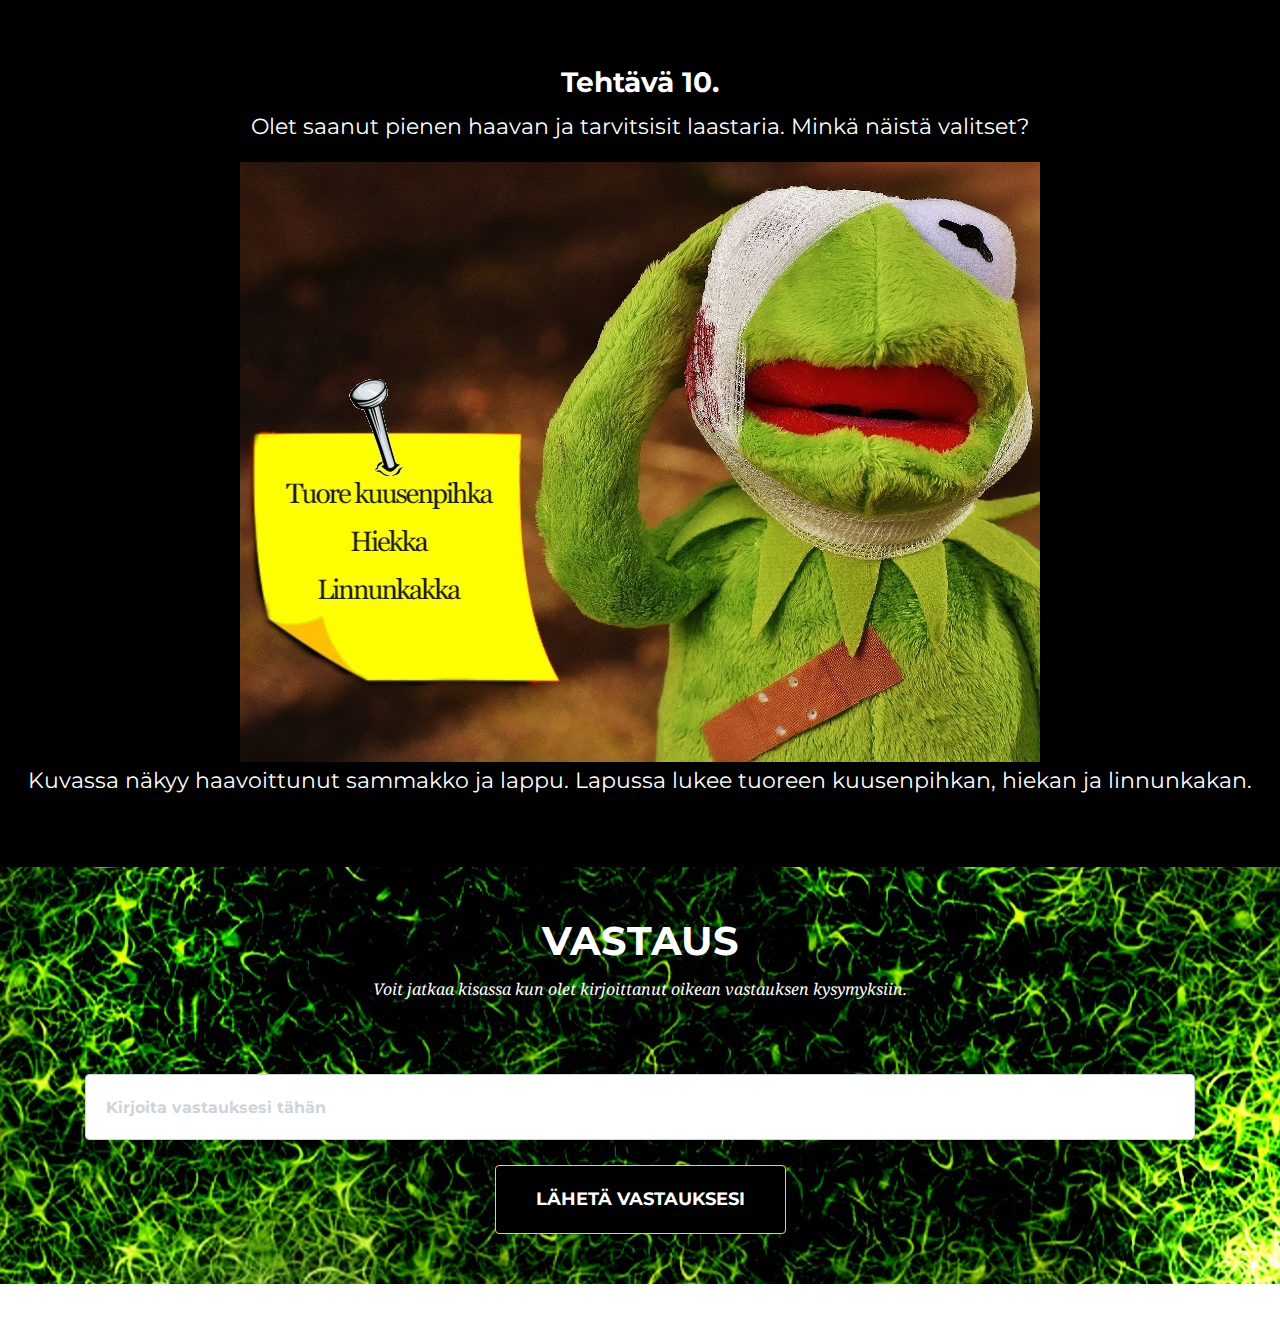
==== commit 73d290d1: "ändra" ====
--- a/10.html
+++ b/10.html
@@ -104,10 +104,10 @@
             T.ex: <img src="./img/coolbild.jpeg">
             -->
             </p>
-            <img src="./img/såretfin (1).jpg" alt="en groda som skadat sig och en lapp med orden färsk grankåda, sand och fågelbajs.">
+            <img src="./img/såretny.jpg" alt="en groda som skadat sig och en lapp med orden färsk grankåda, sand och fågelbajs.">
           </div>
         </div>
-      </div><p>Kuvassa näkyy haavoittunut sammakko ja lappu. Lapussa lukee tuoreen kuusenpihkan, hiekka ja linnunkakka.</p>
+      </div><p>Kuvassa näkyy haavoittunut sammakko ja lappu. Lapussa lukee tuoreen kuusenpihkan, hiekan ja linnunkakan.</p>
     </section>
 
  
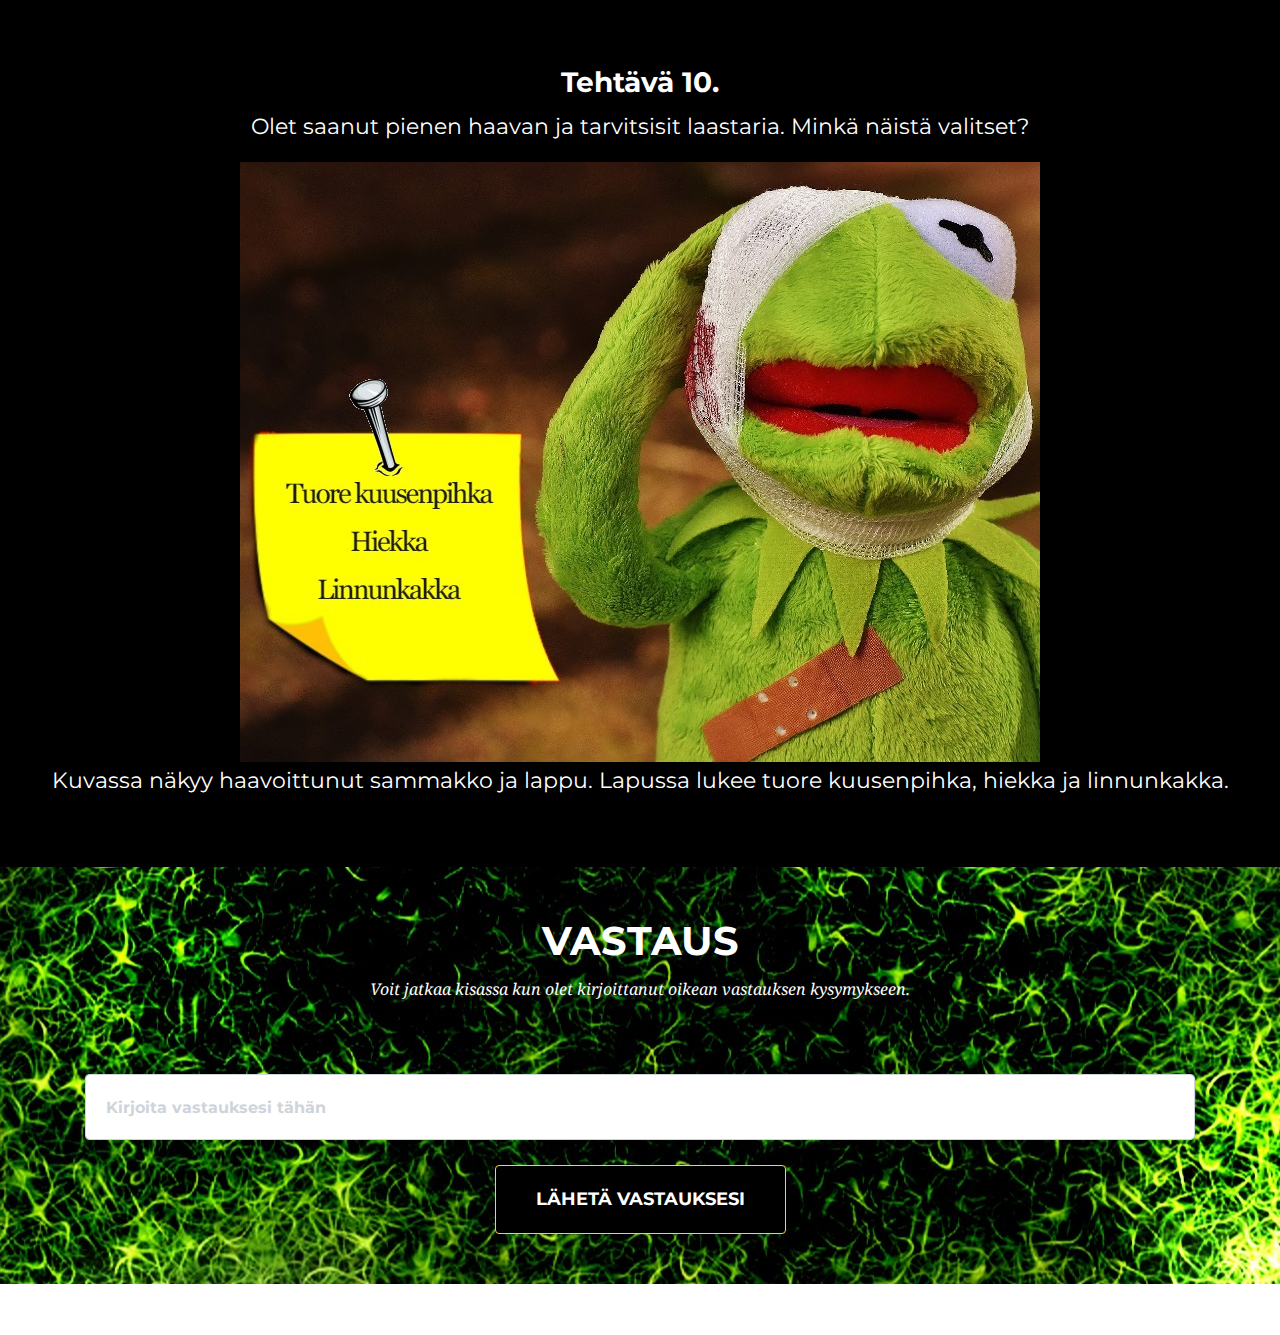
==== commit 87a39aed: "frågan" ====
--- a/10.html
+++ b/10.html
@@ -107,7 +107,7 @@
             <img src="./img/såretny.jpg" alt="en groda som skadat sig och en lapp med orden färsk grankåda, sand och fågelbajs.">
           </div>
         </div>
-      </div><p>Kuvassa näkyy haavoittunut sammakko ja lappu. Lapussa lukee tuoreen kuusenpihkan, hiekan ja linnunkakan.</p>
+      </div><p>Kuvassa näkyy haavoittunut sammakko ja lappu. Lapussa lukee tuore kuusenpihka, hiekka ja linnunkakka.</p>
     </section>
 
  
@@ -117,7 +117,7 @@
         <div class="row">
           <div class="col-lg-12 text-center">
             <h2 class="section-heading text-uppercase">vastaus</h2>
-            <h3 class="section-subheading question-text">Voit jatkaa kisassa kun olet kirjoittanut oikean vastauksen kysymyksiin.</h3>
+            <h3 class="section-subheading question-text">Voit jatkaa kisassa kun olet kirjoittanut oikean vastauksen kysymykseen.</h3>
           </div>
         </div>
         <div class="row">
